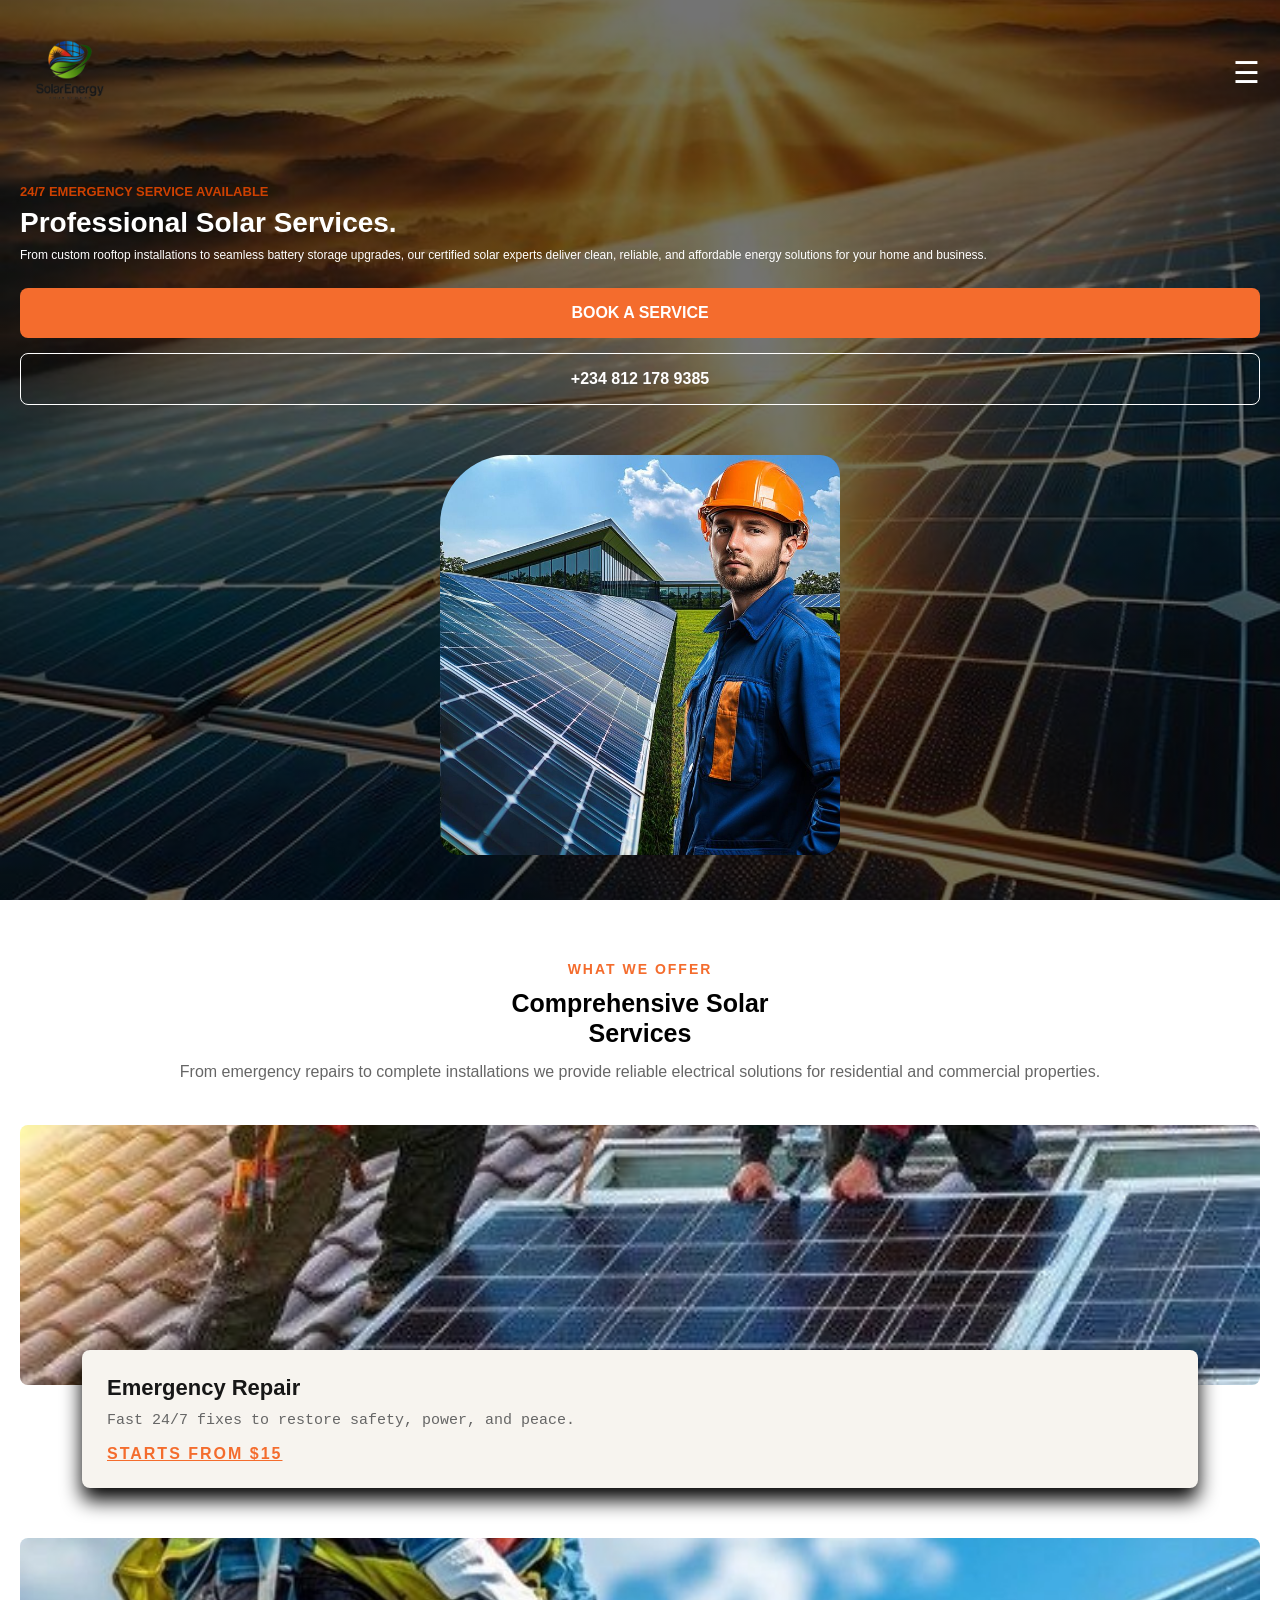
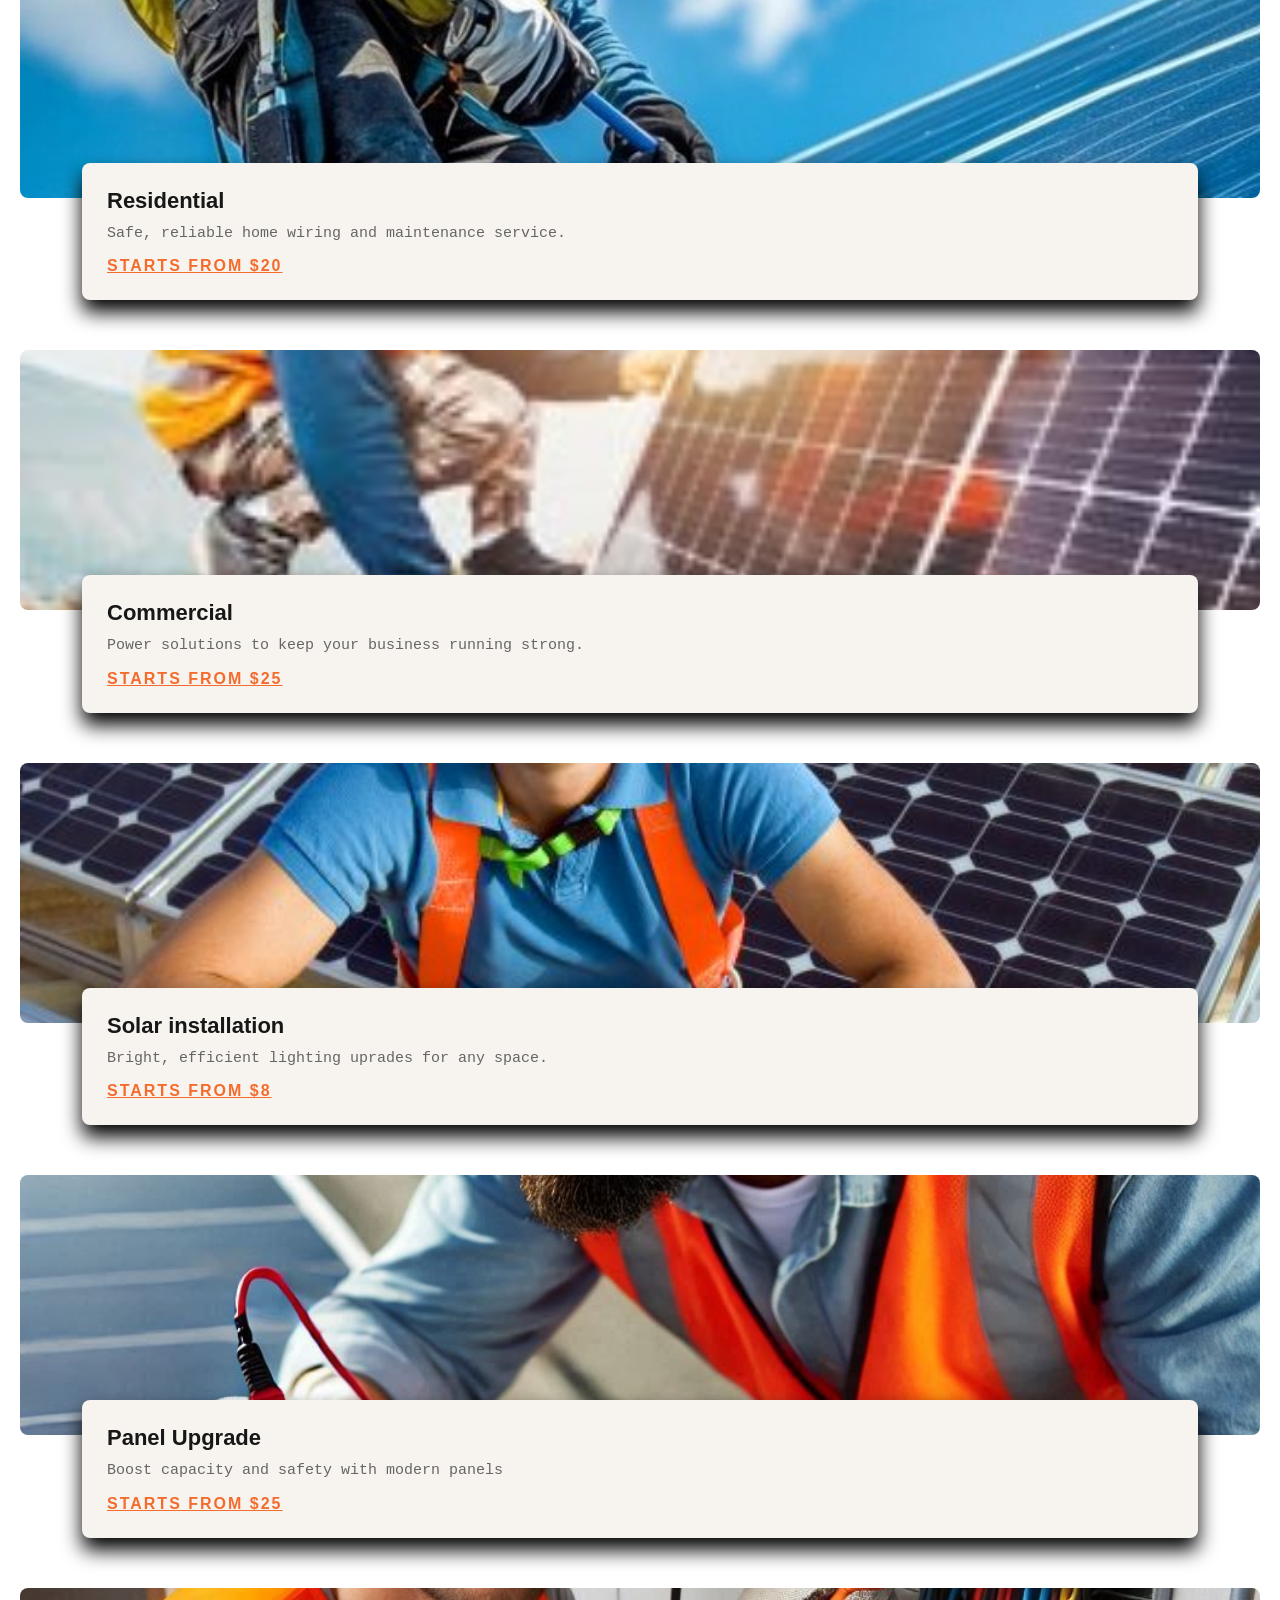
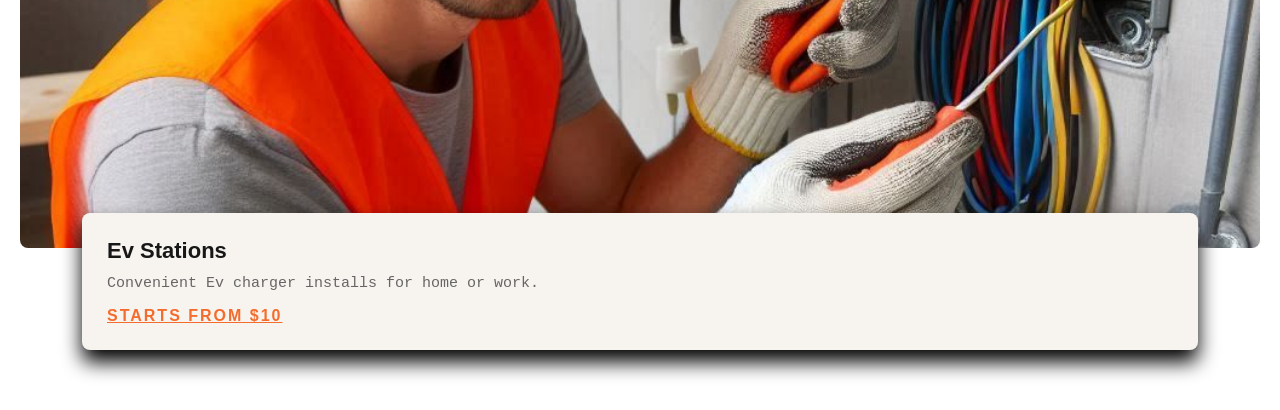
==== index.html @ 6db35338 "Initial commit: hero and services section" ====
<!DOCTYPE html>
<html lang="en">
<head>
    <meta charset="UTF-8">
    <meta name="viewport" content="width=device-width, initial-scale=1.0">
    <title>Home-Solar Company</title>
    <link rel="stylesheet" href="style.css">
</head>
<body>
    <div class="hero-wrapper">
        <header>
            <div class="header-container">
                <a href="#">
                    <img src="images/store-logo.png" alt="Electric-Store-Logo">
                </a>

                <div class="menu-icon">
                    ☰
                </div>

                <div class="right-side">
                    <nav>
                        <ul>
                            <li><a href="#">Home</a></li>
                            <li><a href="#">About</a></li>
                                <li><a href="#">Services</a></li>
                            <li><a href="#">Projects</a></li>
                            <li><a href="#">Careers</a></li>
                            <li><a href="#">Contacts</a></li>
                        </ul>
                    </nav>
            
                    <a href="#" class="get-free-quote">
                        Get Free Quote
                    </a>
                </div>
            </div>
        </header>

        <main>
            <section class="hero">
                <div class="hero-container">
                    <div class="hero-content">
                        <span>24/7 EMERGENCY SERVICE AVAILABLE</span>
                        <h2>Professional Solar Services.</h2>
                        <p>From custom rooftop installations to seamless battery storage upgrades, our certified solar experts deliver clean, reliable, and affordable energy solutions for your home and business.</p>
                        
                        <div class="hero-buttons">
                            <a href="#" class="book-btn">
                                BOOK A SERVICE
                            </a>

                            <a href="#" class="call-btn">
                                +234 812 178 9385
                            </a>
                        </div>
                    </div>

                    <div class="hero-image">
                        <img src="images/solarman.jpg" alt="Solarman">
                    </div>
                </div>
            </section>
        </main>
    </div>

            <section class="services">
                <div class="services-container">
                    <div class="services-heading">
                        <span>WHAT WE OFFER</span>

                        <h2>
                            Comprehensive Solar<br>Services
                        </h2>

                        <p>
                            From emergency repairs to complete installations
                            we provide reliable electrical solutions for
                            residential and commercial properties.
                        </p>
                    </div>

                    <div class="services-grid">
                        <div class="service-card">
                            <img src="images/service-1.jpg" alt="Emergency Repair">

                            <div class="service-content">
                                <h3>Emergency Repair</h3>
                                <p> Fast 24/7 fixes to restore safety, power, and peace.</p>
                                <a href="#">STARTS FROM $15</a>
                            </div>
                        </div>

                        <div class="service-card">
                            <img src="images/service-2.jpg" alt="Residential">

                            <div class="service-content">
                                <h3>Residential</h3>
                                <p> Safe, reliable home wiring and maintenance service.</p>
                                <a href="#">STARTS FROM $20</a>
                            </div>
                        </div>

                        <div class="service-card">
                            <img src="images/service-3.jpg" alt="Commercial">

                            <div class="service-content">
                                <h3>Commercial</h3>
                                <p> Power solutions to keep your business running strong.</p>
                                <a href="#">STARTS FROM $25</a>
                            </div>
                        </div>

                        <div class="service-card">
                            <img src="images/service-4.jpg" alt="Solar installation">

                            <div class="service-content">
                                <h3>Solar installation</h3>
                                <p> Bright, efficient lighting uprades for any space.</p>
                                <a href="#">STARTS FROM $8</a>
                            </div>
                        </div>

                        <div class="service-card">
                            <img src="images/service-5.jpg" alt="Panel Upgrade">

                            <div class="service-content">
                                <h3>Panel Upgrade</h3>
                                <p> Boost capacity and safety with modern panels</p>
                                <a href="#">STARTS FROM $25</a>
                            </div>
                        </div>

                        <div class="service-card">
                            <img src="images/service-6.jpg" alt="EV Stations">

                            <div class="service-content">
                                <h3>Ev Stations</h3>
                                <p> Convenient Ev charger installs for home or work.</p>
                                <a href="#">STARTS FROM $10</a>
                            </div>
                        </div>
                    </div>
                </div>
            </section>

            <section class="about">

            </section>


        
    
    
</body>
</html>
---- style.css ----
*{
    margin: 0;
    padding: 0;
    box-sizing: border-box;
}

body{
    font-family: Arial, Helvetica, sans-serif;
    background-color: #ffffff;
    color: #222;
}

.hero-wrapper{
    background-image:
        linear-gradient(
            rgba(0,0,0,.55),
            rgba(0,0,0,.55)
        ),
        url(images/solarimage.jpg);

    background-size: cover;
    background-position: center;
    background-repeat: no-repeat;
    min-height: 100vh;
}

header{
    padding: 20px;
}

.header-container{
    display: flex;
    justify-content: space-between;
    align-items: center;
}

.header-container img{
    width: 100px;
    height: auto;
}

.right-side{
    display: none;
}

.menu-icon{
    font-size: 30px;
    color: white;
    cursor: pointer;
}

.hero{
    padding: 40px 20px;
}

.hero-container{
    display: flex;
    flex-direction: column;
    gap: 40px;
}

.hero-content{
    color: white;
}

.hero-content span{
    display: block;
    color: #ce4100;
    font-family: 'Segoe UI', Tahoma, Geneva, Verdana, sans-serif;
    font-size: 13px;
    font-weight: bolder;
}

.hero-content h2{
    font-family: Verdana, Geneva, Tahoma, sans-serif;
    font-size: 28px;
    margin: 7px 0;
    line-height: 1.2;
}

.hero-content p{
    font-family: 'Lucida Sans', 'Lucida Sans Regular', 'Lucida Grande', 'Lucida Sans Unicode', Geneva, Verdana, sans-serif;
    font-size: 12px;
    line-height: 1.4;
    text-align: justify;
}

.hero-buttons{
    display: flex;
    flex-direction: column;
    gap: 15px;
    margin-top: 25px;
}

.book-btn,
.call-btn{
    text-decoration: none;
    text-align: center;
    padding: 16px;
    border-radius: 8px;
    font-weight: 700;
    transition: .3s;
}

.book-btn{
    background-color: #f46c2d;
    color: #fff;
}

.book-btn:hover{
    background: #df5d20;
    transform: translateY(-2x);
}

.call-btn{
    border: 1px solid white;
    color: #fff;
}

.call-btn:hover{
    border: 2px solid #f46c2d;
    color: #f46c2d;
    transform: translateY(-2x);
}

.hero-image{
    margin-top: 10px;
}

.hero-image img{
    width: 100%;
    max-width: 400px;
    display: block;
    margin: 0 auto;
    border-radius: 70px 20px 20px 20px;
}

.services{
    padding: 60px 20px;
}

.services-container{
    width: 100%;
    margin: 0 auto;
}

.services-heading{
    text-align: center;
    margin-bottom: 40px;
}

.services-heading span{
    font-family: 'Segoe UI', Tahoma, Geneva, Verdana, sans-serif;
    font-size: 14px;
    font-weight: bold;
    color: #f46c2d;
    letter-spacing: 2px;
}

.services-heading h2{
    font-family: 'Trebuchet MS', 'Lucida Sans Unicode', 'Lucida Grande', 'Lucida Sans', Arial, sans-serif;
    font-size: 25px;
    font-weight: bolder;
    color: black;
    margin: 10px 0;
    line-height: 1.2;
}

.services-heading p{
    color: #666;
    line-height: 1.7;
}

.services-grid{
    display: grid;
    gap: 50px;
}

.service-card{
    transition: .3s ease;
}

.service-card:hover{
    transform: translateY(-10px);
}

.service-card img{
    width: 100%;
    height: 260px;
    object-fit: cover;
    display: block;
    border-radius: 8px;
}

.service-content{
    width: 90%;
    margin: -35px auto 0;
    background: #f7f4ef;
    padding: 25px;
    border-radius: 8px;
    position: relative;
    box-shadow: 0 12px 20px rgba(0, 0, .08);
}

.service-content h3{
    font-family: 'Trebuchet MS', 'Lucida Sans Unicode', 'Lucida Grande', 'Lucida Sans', Arial, sans-serif;
    font-size: 22px;
    color: #171717;
    margin-bottom: 10px;
}

.service-content p{
    font-family: 'Courier New', Courier, monospace;
    font-size: 15px;
    line-height: 1.3;
    color: #666;
    margin-bottom: 14px;
}

.service-content a{
    text-decoration: underline;
    font-size: 16px;
    color: #f46c2d;
    font-weight: bold;
    letter-spacing: 2px;
}
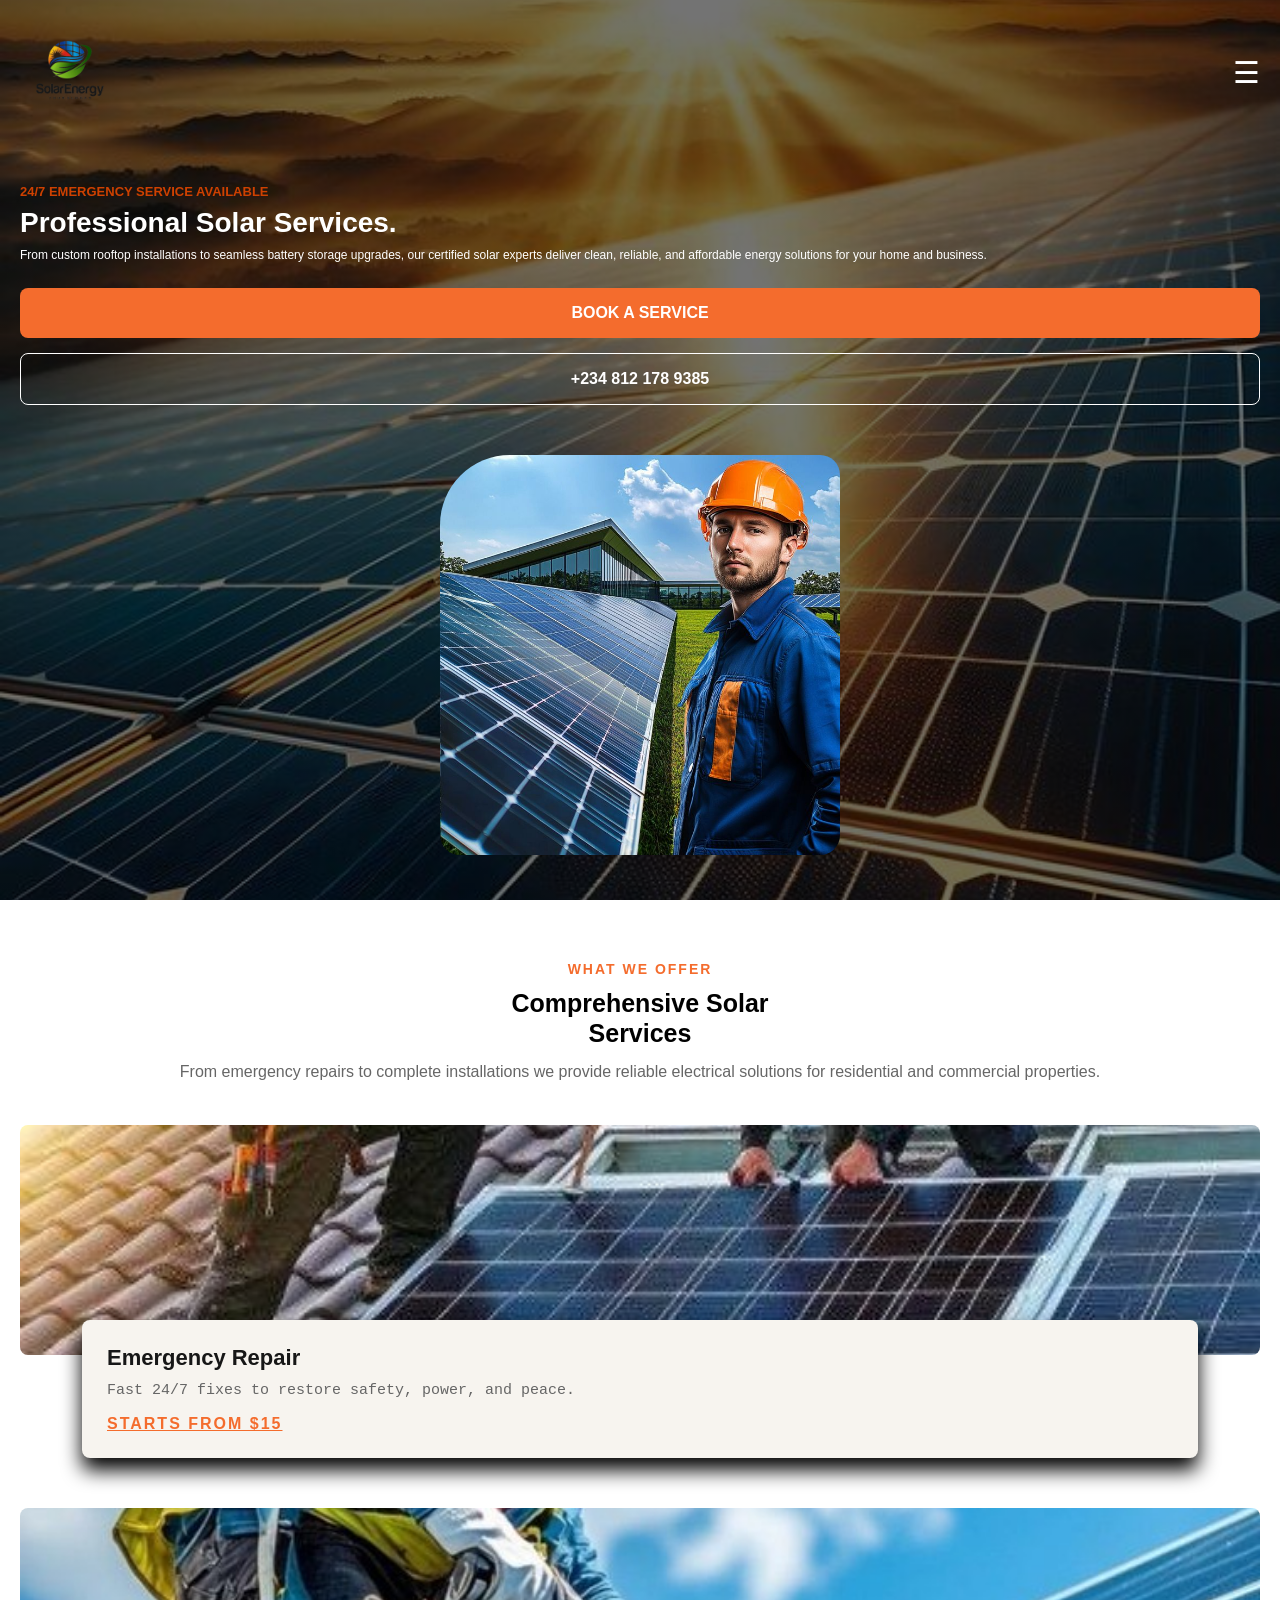
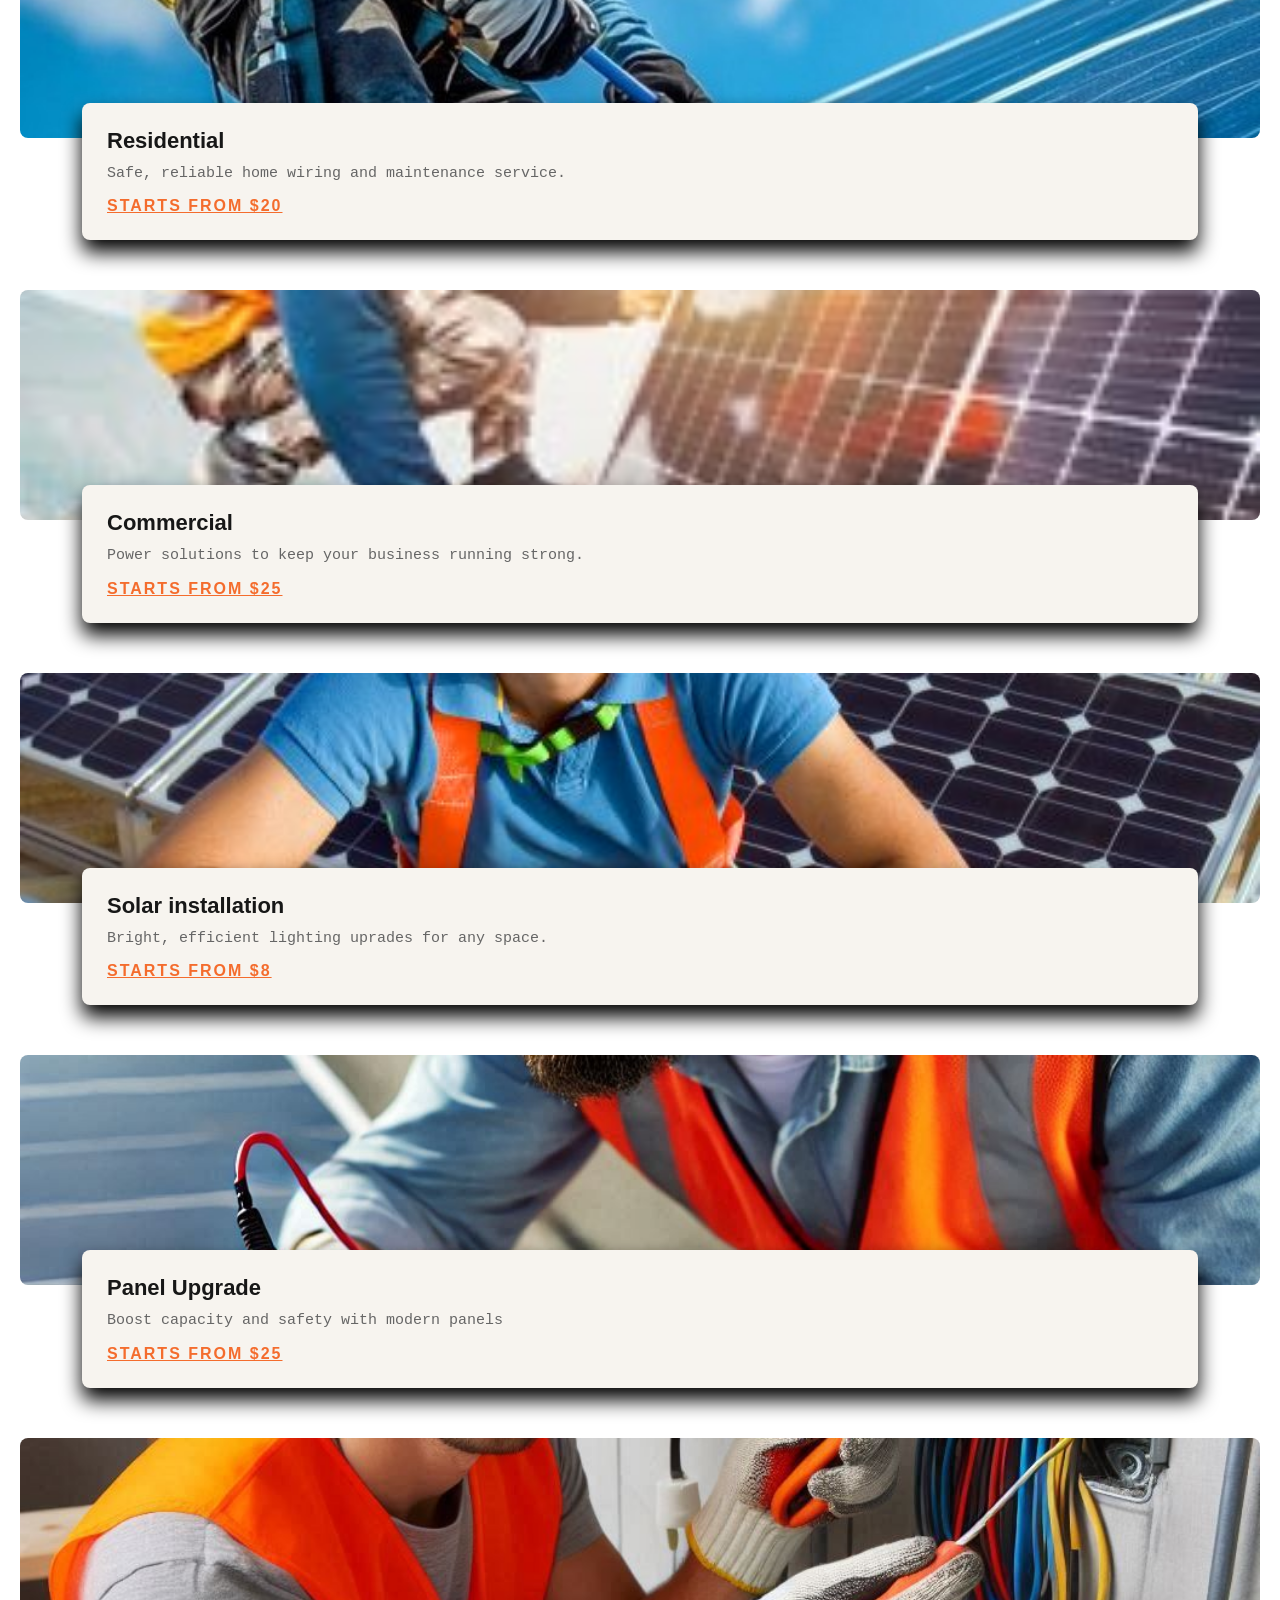
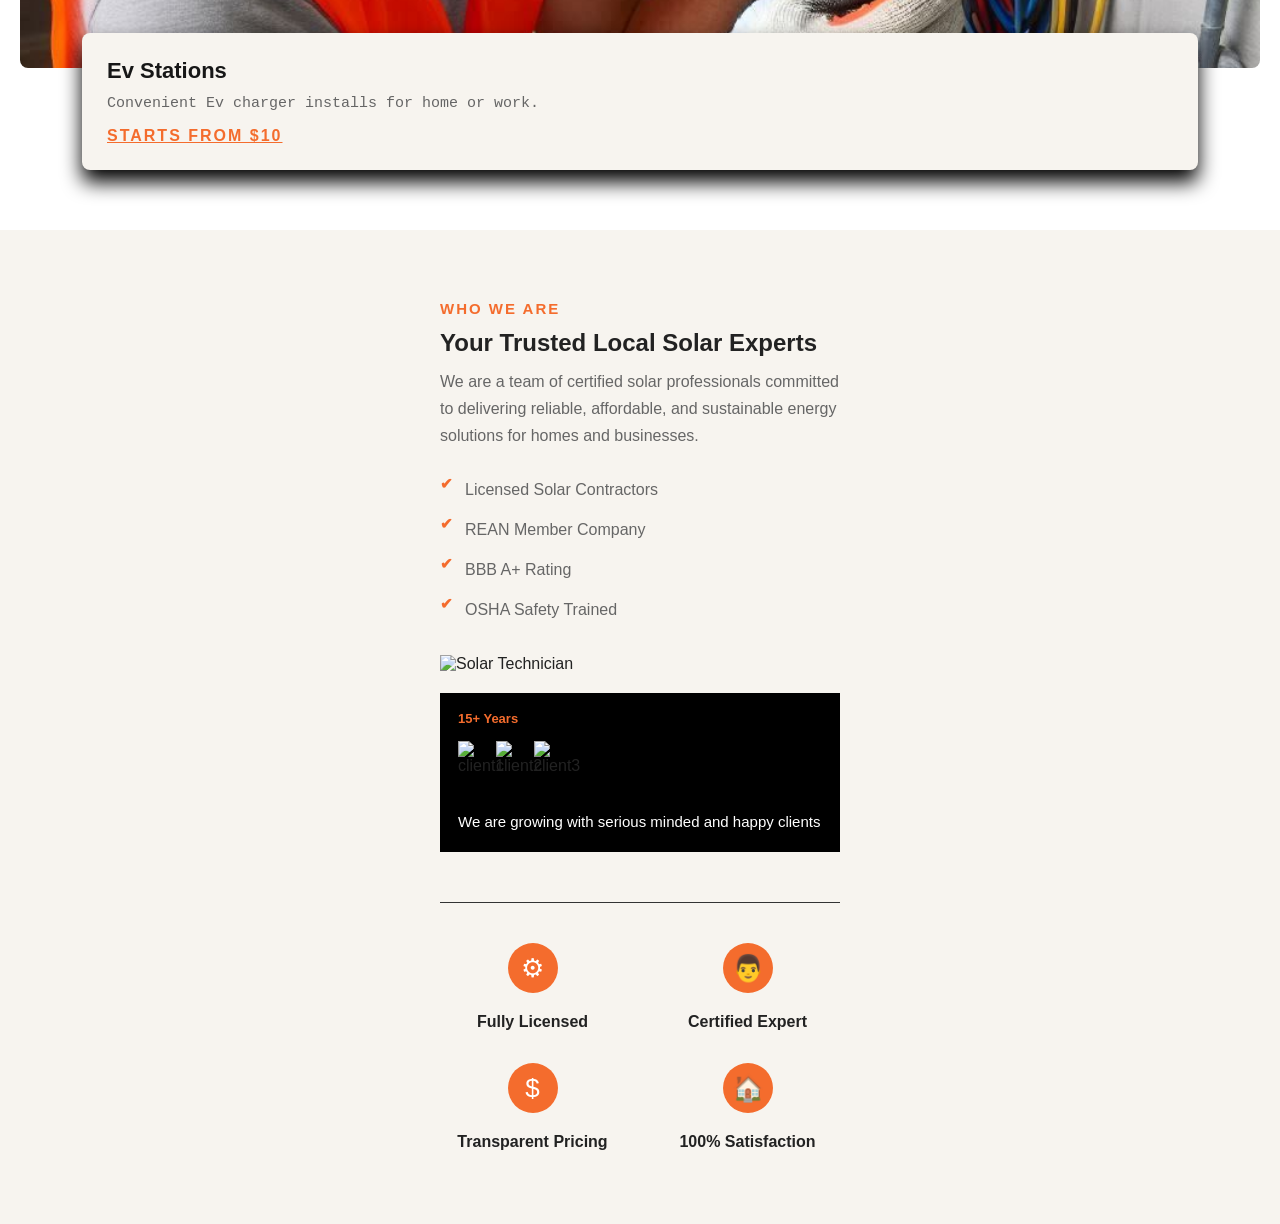
==== commit c739c9be: "Adjusted About Section" ====
--- a/index.html
+++ b/index.html
@@ -145,12 +145,81 @@
             </section>
 
             <section class="about">
-
+                <div class="about-container">
+                    <div class="about-content">
+                        <span>WHO WE ARE</span>   
+
+                        <h2>Your Trusted Local Solar Experts</h2>
+                        
+                        <p>
+                            We are a team of certified solar professionals committed to delivering reliable, affordable, and sustainable energy solutions for homes and businesses.
+                        </p>            
+                        
+                        <div class="about-features">
+                            <div class="feature">
+                               <span>✔</span>
+                               <p>Licensed Solar Contractors</p>
+                            </div>
+
+                            <div class="feature">
+                                <span>✔</span>
+                                <p>REAN Member Company</p>
+                            </div>
+
+                            <div class="feature">
+                                <span>✔</span>
+                                <P>BBB A+ Rating</p>
+                            </div>
+
+                            <div class="feature">
+                                <span>✔</span>
+                                <P>OSHA Safety Trained</p>
+                            </div>
+                        </div>
+                    </div>
+                                        
+                    <div class="about-image">
+                        <img src="images/solar-technician.jpg" alt="Solar Technician">
+                    </div>
+
+                    <div class="experience-card">
+                        <span>15+ Years</span>
+
+                        <div class="clients">
+                            <img src="images/client1.png" alt="client1">
+                            <img src="images/client2.png" alt="client2">
+                            <img src="images/client3.png" alt="client3">
+                        </div>
+
+                        <p>We are growing with serious minded and happy clients</p>
+                    </div>
+
+                    <hr>
+
+                    <div class="about-icons">
+                        <div class="about-icon">
+                            <div class="icon-circle">⚙</div>
+                            <h4>Fully Licensed</h4>
+                        </div>
+                    
+                        <div class="about-icon">
+                            <div class="icon-circle">👨</div>
+                            <h4>Certified Expert</h4>
+                        </div>
+                    
+                        <div class="about-icon">
+                            <div class="icon-circle">$</div>
+                            <h4>Transparent Pricing</h4>
+                        </div>
+                    
+                        <div class="about-icon">
+                            <div class="icon-circle">🏠</div>
+                            <h4>100% Satisfaction</h4>
+                        </div>
+                    </div>
+                </div>
             </section>
-
-
-        
-    
+ 
     
 </body>
 </html>
--- a/style.css
+++ b/style.css
@@ -186,7 +186,7 @@
 
 .service-card img{
     width: 100%;
-    height: 260px;
+    height: 230px;
     object-fit: cover;
     display: block;
     border-radius: 8px;
@@ -224,3 +224,130 @@
     font-weight: bold;
     letter-spacing: 2px;
 }
+
+.about{
+    padding: 70px 20px;
+    background: #f7f4ef;
+}
+
+.about-container{
+    max-width: 400px;
+    margin: 0 auto;
+}
+
+.about-content span{
+    font-family: 'Franklin Gothic Medium', 'Arial Narrow', Arial, sans-serif;
+    font-size: 15px;
+    font-weight: 700;
+    color: #f46c2d;
+    display: block;
+    margin-bottom: 12px;
+    letter-spacing: 2px;
+}
+
+.about-content h2{
+    font-family: 'Lucida Sans', 'Lucida Sans Regular', 'Lucida Grande', 'Lucida Sans Unicode', Geneva, Verdana, sans-serif;
+    font-weight: bolder;
+    line-height: 1.2;
+    margin-bottom: 10px;
+}
+
+.about-content p{
+    font-size: 16px;
+    line-height: 1.7;
+    color: #666;
+}
+
+.about-features{
+    margin-top: 25px;
+}
+
+.feature{
+    display: flex;
+    align-items: center;
+    margin-bottom: 10px;
+    gap: 10px;
+    color: #444;
+    font-size: 16px;
+}
+
+.about-image{
+    margin-top: 30px;
+}
+
+.about-image img{
+    width: 100%;
+    display: block;
+}
+
+.experience-card{
+    background-color: #000000;
+    padding: 18px;
+    margin-top: 20px;
+}
+
+.experience-card span{
+    display: block;
+    color: #f46c2d;
+    font-size: 13px;
+    font-weight: 700;
+    margin-bottom: 15px;
+}
+
+.clients{
+    display: flex;
+    margin-bottom: 18px;
+}
+
+.clients img{
+    width: 50px;
+    height: 50px;
+    object-fit: cover;
+}
+
+.clients img:not(:first-child){
+    margin-left: -12px;
+}
+
+.experience-card p{
+    color: white;
+    font-size: 15px;
+    line-height: 1.7;
+}
+
+hr{
+    margin-top: 50px;
+    border:none;
+    border-top: 0.001px solid #333;
+}
+
+.about-icons{
+    display: grid;
+    grid-template-columns: repeat(2,1fr);
+    gap: 30px;
+    margin-top: 40px;
+}
+
+.about-icon{
+    text-align: center;
+}
+
+.icon-circle{
+    width: 50px;
+    height: 50px;
+    margin: 0 auto 18px;
+    background: #f46c2d;
+    border-radius: 50%;
+
+    display: flex;
+    justify-content: center;
+    align-items: center;
+
+    color: white;
+    font-size: 26px;
+}
+
+.about-icon h4{
+    font-size: 16px;
+    line-height: 1.4;
+}
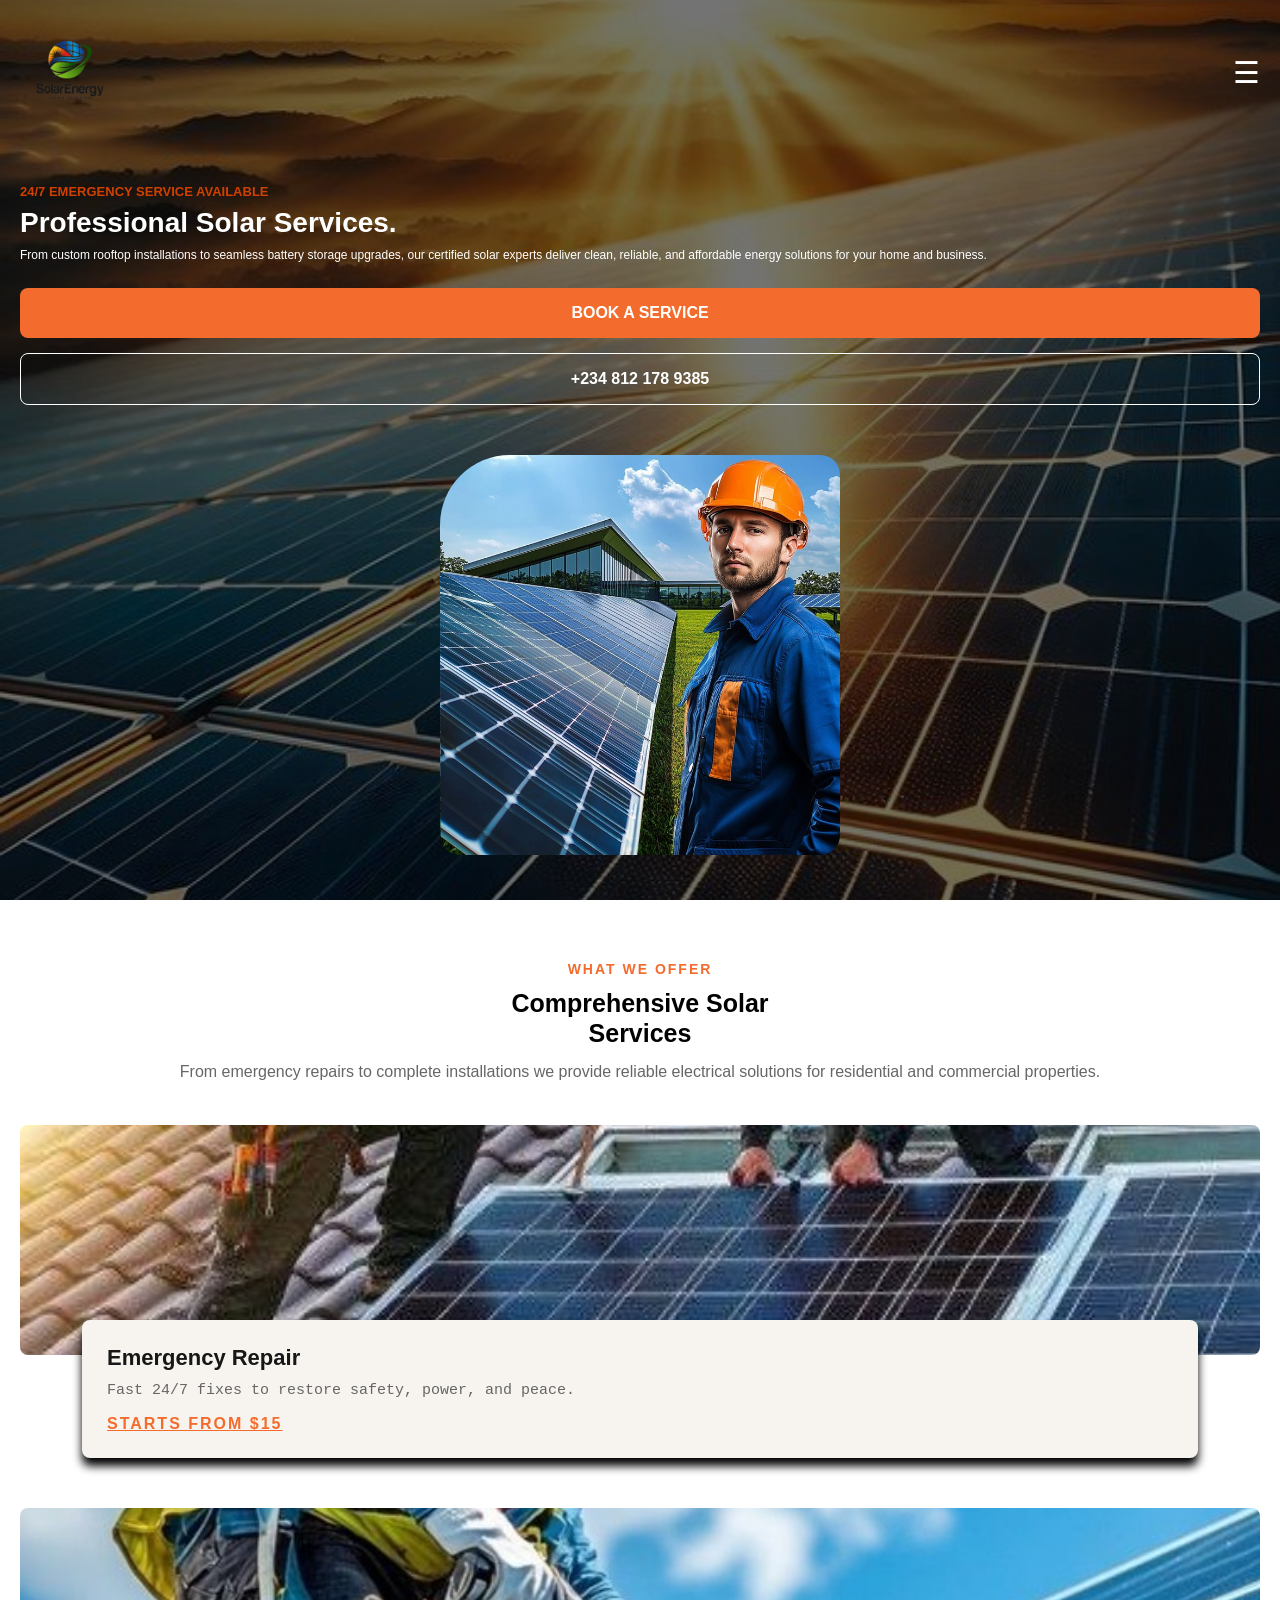
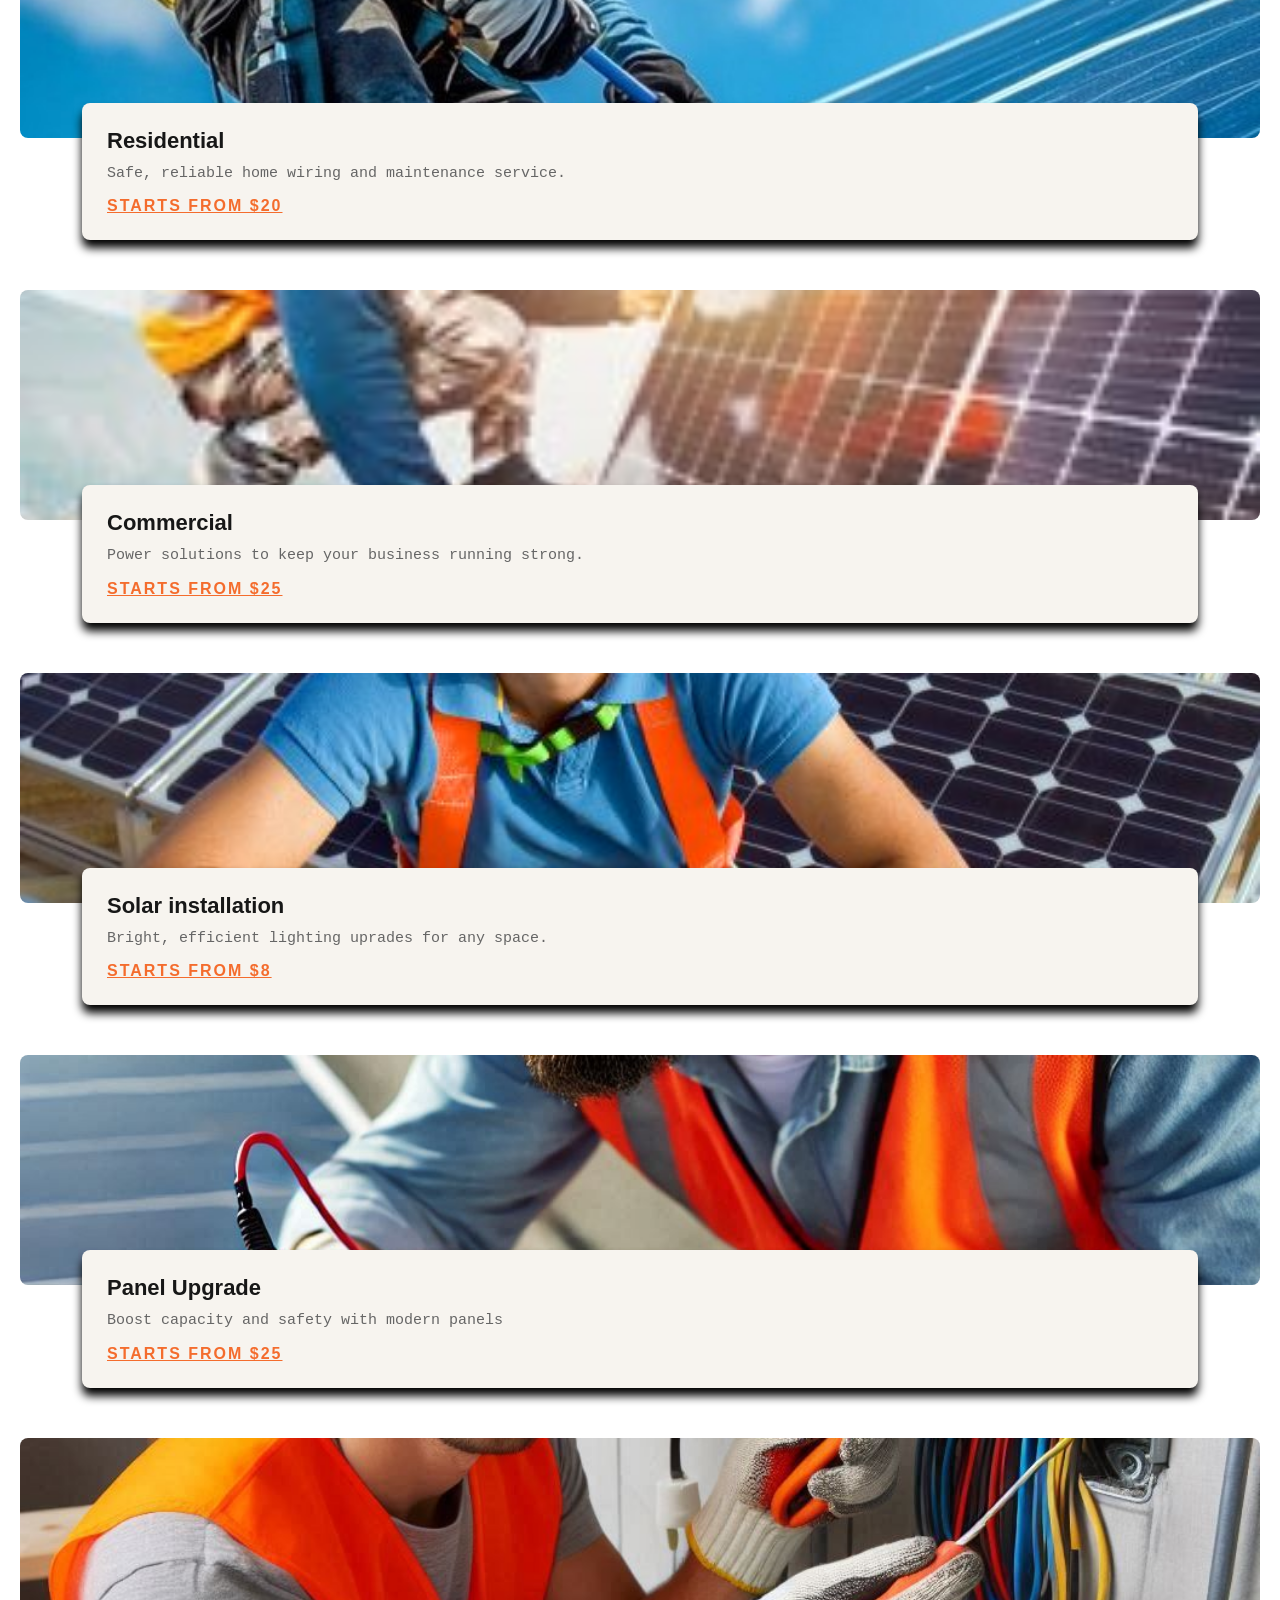
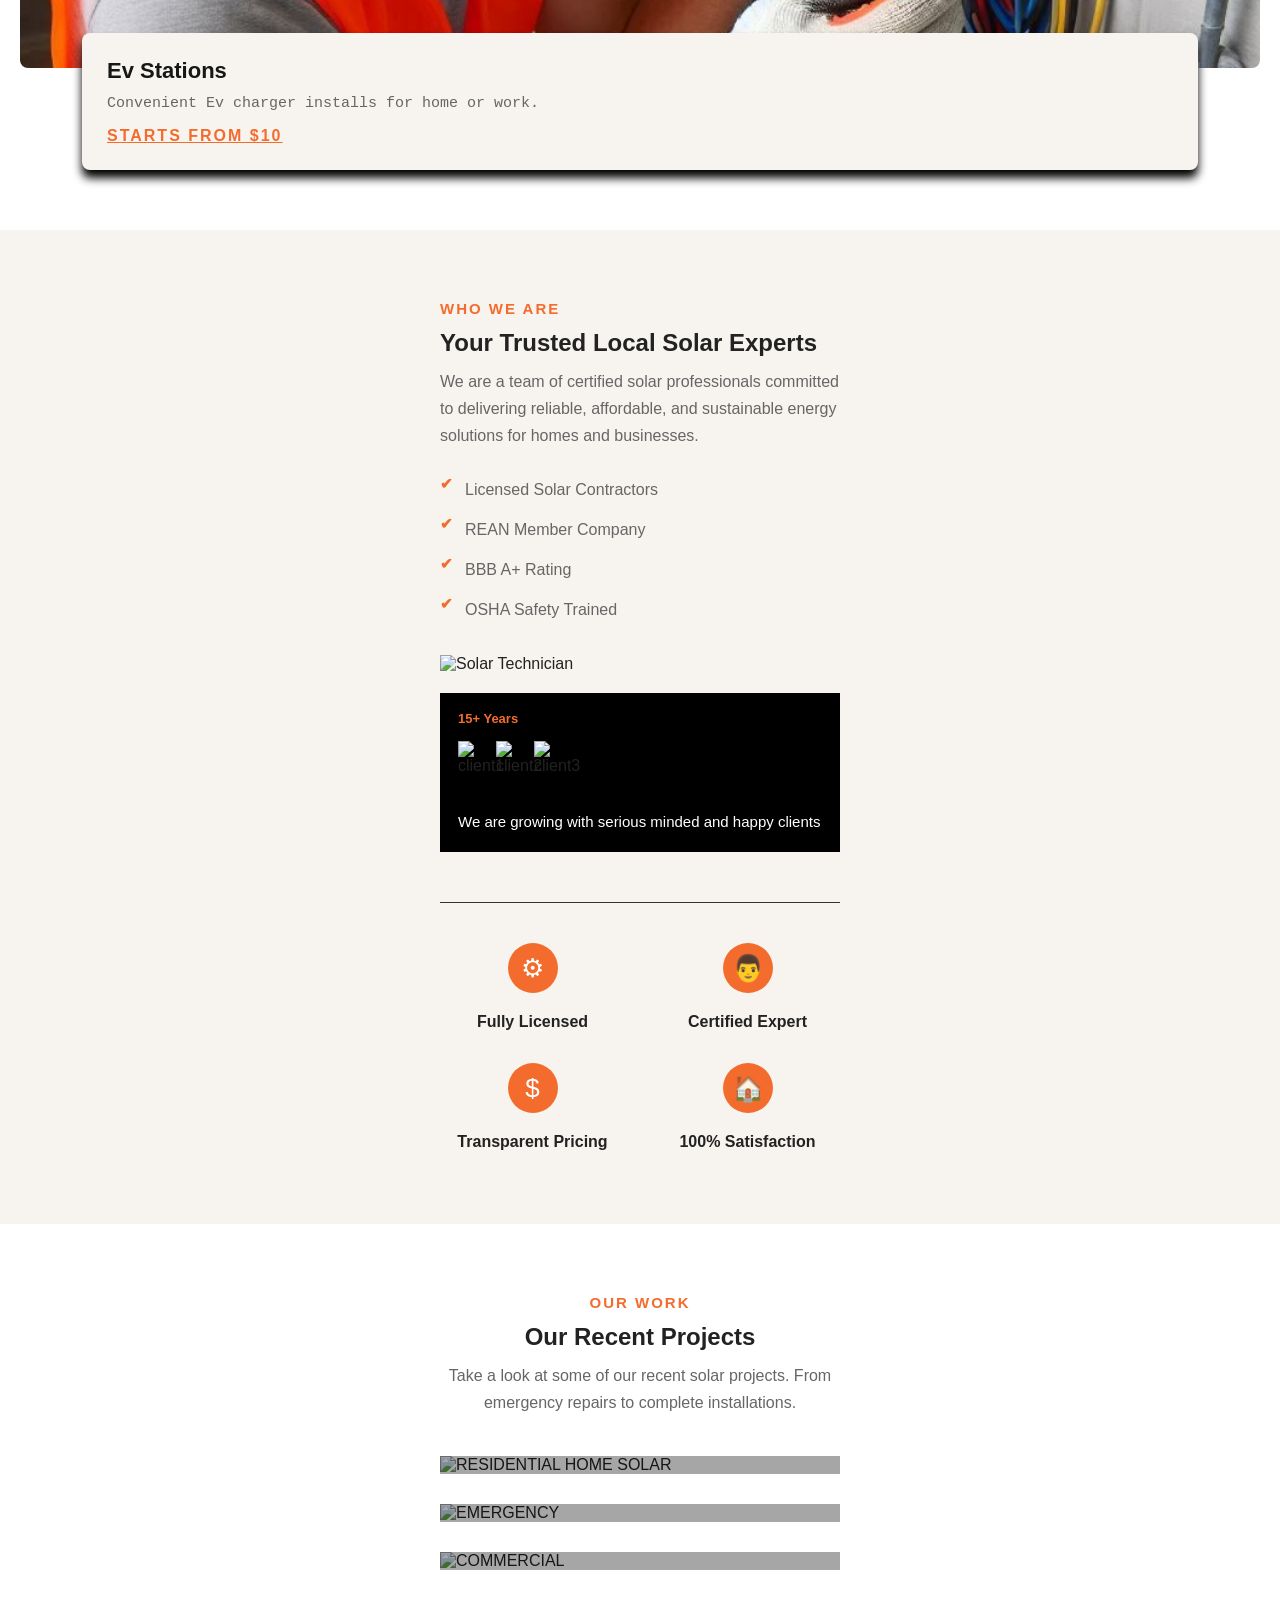
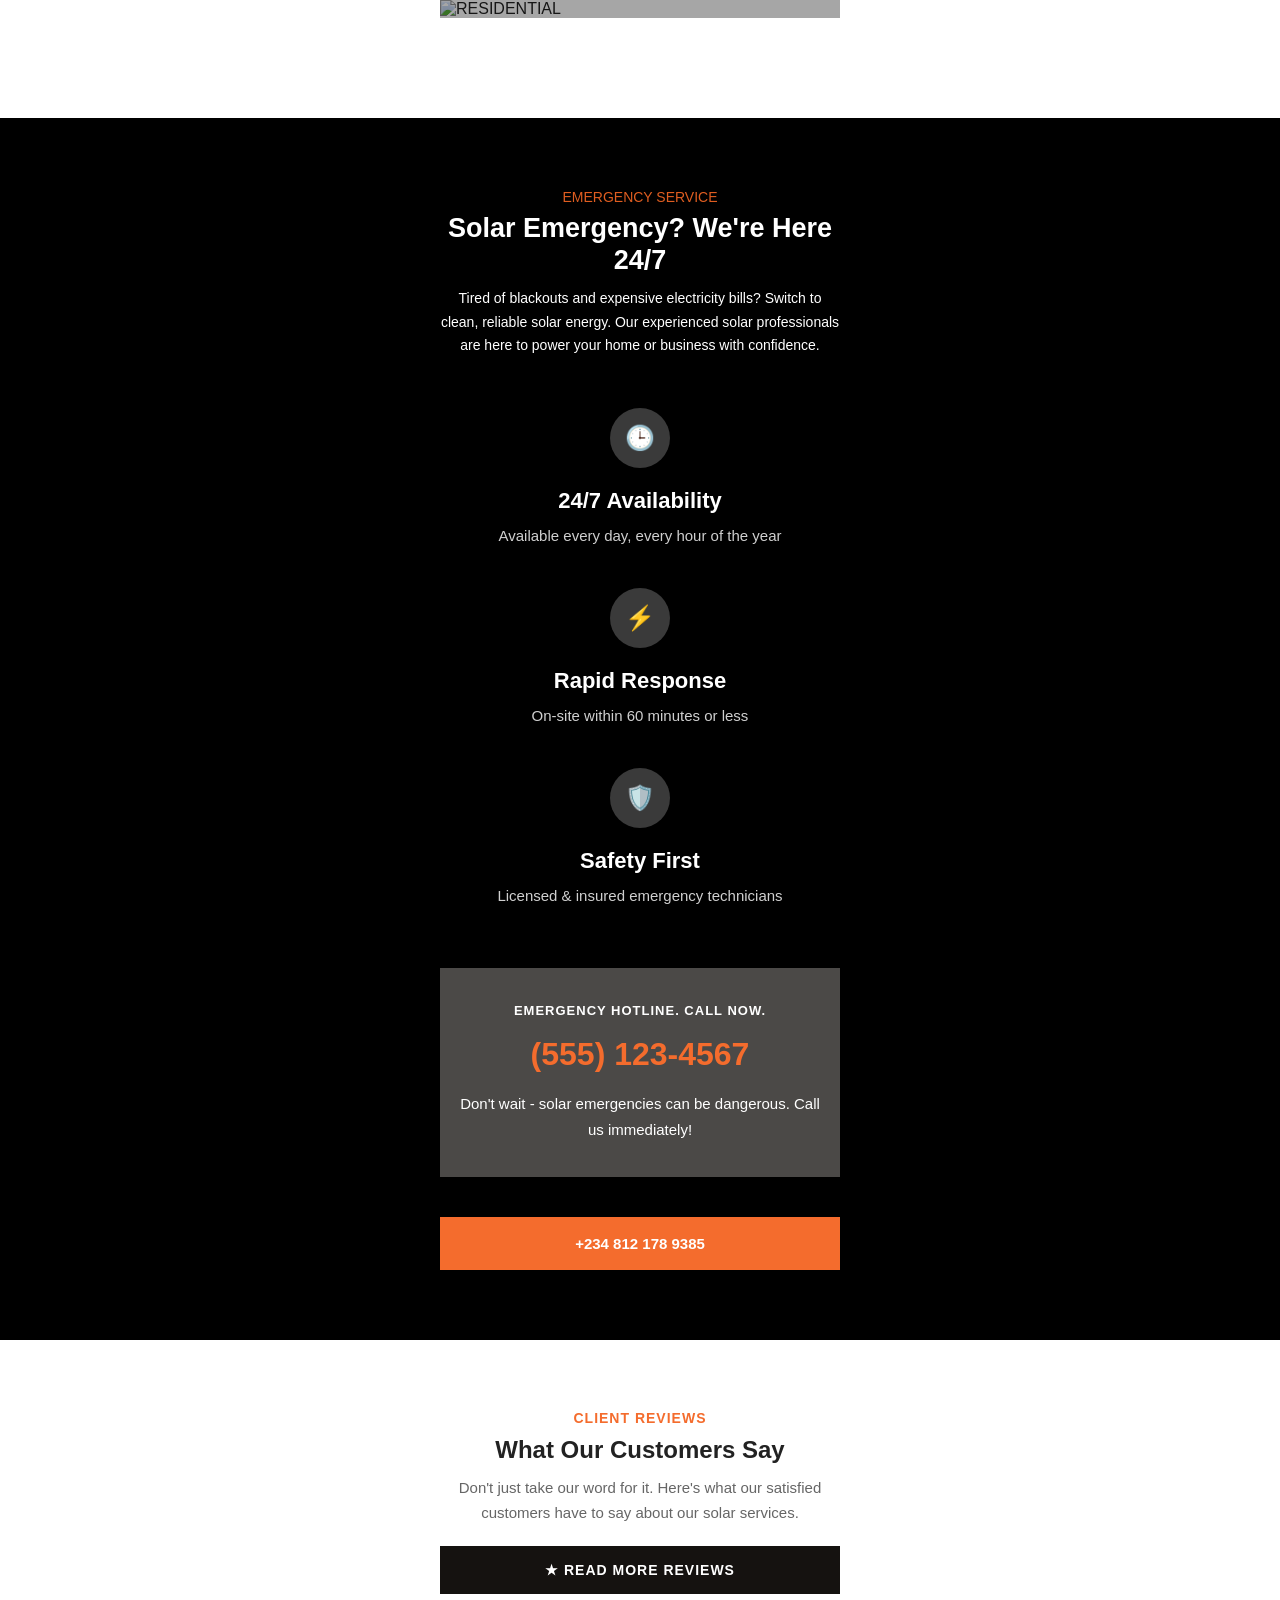
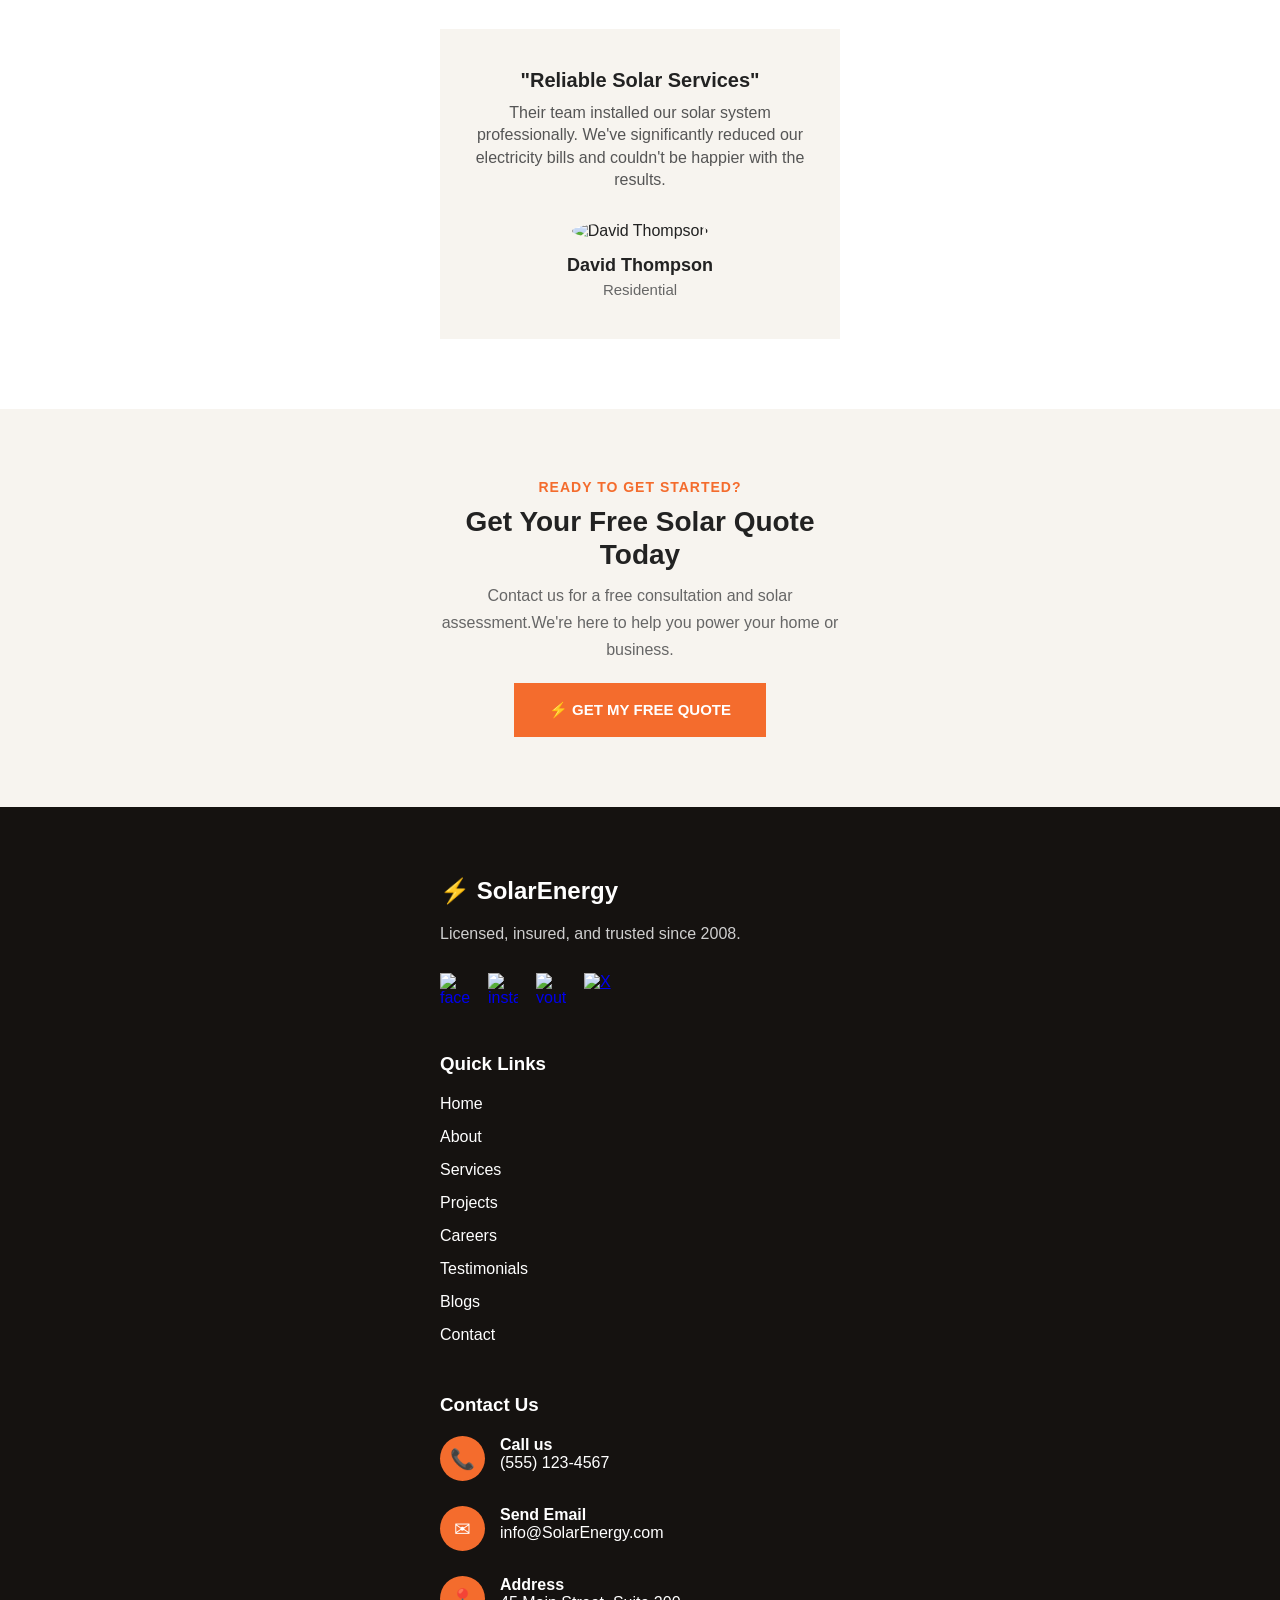
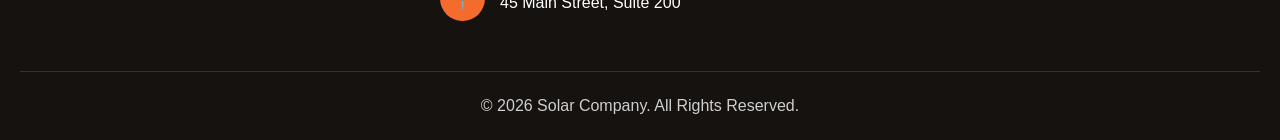
==== commit e3a34eda: "Linking other Navbar" ====
--- a/index.html
+++ b/index.html
@@ -21,12 +21,12 @@
                 <div class="right-side">
                     <nav>
                         <ul>
-                            <li><a href="#">Home</a></li>
-                            <li><a href="#">About</a></li>
-                                <li><a href="#">Services</a></li>
-                            <li><a href="#">Projects</a></li>
-                            <li><a href="#">Careers</a></li>
-                            <li><a href="#">Contacts</a></li>
+                            <li><a href="index.html" class="active">Home</a></li>
+                            <li><a href="about.html">About</a></li>
+                            <li><a href="services.html">Services</a></li>
+                            <li><a href="projects.html">Projects</a></li>
+                            <li><a href="careers.html">Careers</a></li>
+                            <li><a href="contact.html">Contacts</a></li>
                         </ul>
                     </nav>
             
@@ -219,7 +219,227 @@
                     </div>
                 </div>
             </section>
- 
-    
+
+            <section class="projects">
+                <div class="projects-container">
+                    <div class="projects-heading">
+                        <span>OUR WORK</span>   
+
+                        <h2>Our Recent Projects</h2>
+                        
+                        <p>
+                            Take a look at some of our recent solar projects. From emergency repairs to complete installations.
+                        </p>
+                    </div>
+
+                    <div class="projects-grid">
+                        <div class="project-card">
+                            <img src="images/project-1.jpg" alt="RESIDENTIAL HOME SOLAR">
+                            <div class="project-info">
+                                <span>RESIDENTIAL</span>
+                                <h3>Complete Home Solar Structuring</h3>
+                            </div>
+                        </div>
+
+                        <div class="project-card">
+                            <img src="images/project-2.jpg" alt="EMERGENCY">
+                            <div class="project-info">
+                                <span>EMERGENCY</span>
+                                <h3>Emergency Panel Repair</h3>
+                            </div>
+                        </div>
+                        <div class="project-card">
+                            <img src="images/project-3.jpg" alt="COMMERCIAL">
+                            <div class="project-info">
+                                <span>COMMERCIAL</span>
+                                <h3>Restaurant Kitchen Electrical</h3>
+                            </div>
+                        </div>
+                        <div class="project-card">
+                            <img src="images/project-4.jpg" alt="RESIDENTIAL">
+                            <div class="project-info">
+                                <span>RESIDENTIAL</span>
+                                <h3>Ev Station Install</h3>
+                            </div>
+                        </div>
+                    </div>
+                </div>
+            </section>
+
+            <section class="emergency-service">
+                <div class="emergency-container">
+                    <div class="emergency-heading">
+                        <span>EMERGENCY SERVICE</span>
+                        <h2>Solar Emergency? We're Here 24/7</h2>
+                        <p>
+                            Tired of blackouts and expensive electricity bills? Switch to clean, reliable solar energy. Our experienced solar professionals are here to power your home or business with confidence.
+                        </p>
+                    </div>
+
+                    <div class="emergency-features">
+                        <div class="emergency-feature">
+                            <div class="emergency-icon">
+                                🕒
+                            </div>
+
+                            <div class="feature-content">
+                                <h3>24/7 Availability</h3>
+                                <p>Available every day, every hour of the year</p>
+                            </div>
+                        </div>
+
+                        <div class="emergency-feature">
+                            <div class="emergency-icon">
+                                ⚡
+                            </div>
+
+                            <div class="feature-content">
+                                <h3>Rapid Response</h3>
+                                <p>On-site within 60 minutes or less</p>
+                            </div>
+                        </div>
+                        
+                        <div class="emergency-feature">
+                            <div class="emergency-icon">
+                                🛡️
+                            </div>
+
+                            <div class="feature-content">
+                                <h3>Safety First</h3>
+                                <p>Licensed & insured emergency technicians</p>
+                            </div>
+                        </div>
+                    </div>
+
+                    <div class="emergency-hotline">
+                        <span>EMERGENCY HOTLINE. CALL NOW.</span>
+                        <h3>(555) 123-4567</h3>
+                        <p>
+                            Don't wait - solar emergencies can be dangerous.
+                            Call us immediately!
+                        </p>
+                    </div>
+                    
+                    <a href="tel:+2348121789385" class="hotline-number">
+                        +234 812 178 9385
+                    </a>
+                </div>
+            </section>
+
+            <section class="testimonials">
+                <div class="testimonials-container">
+                    <div class="testimonials-heading">
+                        <span>CLIENT REVIEWS</span>
+                        <h2>What Our Customers Say</h2>
+                        <p>
+                            Don't just take our word for it. Here's what our satisfied customers have to say about our solar services.
+                        </p>
+                    </div>
+                    
+                    <a href="#" class="review-btn">
+                        ★ READ MORE REVIEWS
+                    </a>
+                    
+                    <div class="testimonial-card">
+                        <h3>"Reliable Solar Services"</h3>
+                        <p>
+                            Their team installed our solar system professionally.
+                            We've significantly reduced our electricity bills and couldn't be happier with the results.
+                        </p>
+                        
+                        <img src="images/client1.png" alt="David Thompson">
+                        <h4>David Thompson</h4>
+                        <span>Residential</span>
+                    </div>
+                </div>
+            </section>
+
+            <section class="quote">
+                <div class="quote-container">
+                    <span>READY TO GET STARTED?</span>
+                    <h2>Get Your Free Solar Quote Today</h2>
+                    <p>
+                        Contact us for a free consultation and solar assessment.We're here to help you power your home or business.
+                    </p>
+                    
+                    <a href="#" class="quote-btn">
+                        ⚡ GET MY FREE QUOTE
+                    </a>
+                </div>
+            </section>
+        
+        <footer class="footer">
+            <div class="footer-container">
+                <div class="footer-brand">
+                    <h2>
+                        ⚡ SolarEnergy
+                    </h2>
+                    
+                    <p>
+                        Licensed, insured, and trusted since 2008.
+                    </p>
+                    
+                    <div class="social-icons">
+                        <a href="#">
+                            <img src="icons/facebook.svg" alt="facebook">
+                        </a>
+                        <a href="#">
+                            <img src="icons/instagram.svg" alt="instagram">
+                        </a>
+                        <a href="#">
+                            <img src="icons/youtube.svg" alt="youtube">
+                        </a>
+                        <a href="#">
+                            <img src="icons/X.svg" alt="X">
+                        </a>
+                    </div>
+                </div>
+                
+                <div class="footer-links">
+                    <h3>Quick Links</h3>
+                    <ul>
+                        <li><a href="index.html">Home</a></li>
+                        <li><a href="about.css">About</a></li>
+                        <li><a href="services.html">Services</a></li>
+                        <li><a href="projects.html">Projects</a></li>
+                        <li><a href="careers.html">Careers</a></li>
+                        <li><a href="#">Testimonials</a></li>
+                        <li><a href="#">Blogs</a></li>
+                        <li><a href="contact.html">Contact</a></li>
+                    </ul>
+                </div>
+                
+                <div class="footer-contact">
+                    <h3>Contact Us</h3>
+                    <div class="contact-item">
+                        <span>📞</span>
+                        <div>
+                            <h4>Call us</h4>
+                            <p>(555) 123-4567</p>
+                        </div>
+                    </div>
+                    
+                    <div class="contact-item">
+                        <span>✉</span>
+                        <div>
+                            <h4>Send Email</h4>
+                            <p>info@SolarEnergy.com</p>
+                        </div>
+                    </div>
+                    
+                    <div class="contact-item">
+                        <span>📍</span>
+                        <div>
+                            <h4>Address</h4>
+                            <p>45 Main Street, Suite 200</p>
+                        </div>
+                    </div>
+                </div>
+            </div>
+            
+            <div class="footer-bottom">
+                © 2026 Solar Company. All Rights Reserved.
+            </div>
+        </footer>
 </body>
 </html>
--- a/style.css
+++ b/style.css
@@ -49,6 +49,11 @@
     cursor: pointer;
 }
 
+nav a.active{
+    color:#ff6600;
+    font-weight:600;
+}
+
 .hero{
     padding: 40px 20px;
 }
@@ -199,7 +204,7 @@
     padding: 25px;
     border-radius: 8px;
     position: relative;
-    box-shadow: 0 12px 20px rgba(0, 0, .08);
+    box-shadow: 0 8px 10px rgba(0, 0, .08);
 }
 
 .service-content h3{
@@ -350,4 +355,435 @@
 .about-icon h4{
     font-size: 16px;
     line-height: 1.4;
-}+}
+
+.projects{
+    padding: 70px 20px;
+}
+
+.projects-container{
+    max-width: 400px;
+    margin: 0 auto;
+}
+
+.projects-heading{
+    text-align: center;
+}
+
+.projects-heading span{
+    font-family: 'Franklin Gothic Medium', 'Arial Narrow', Arial, sans-serif;
+    font-size: 15px;
+    font-weight: 700;
+    color: #f46c2d;
+    display: block;
+    margin-bottom: 12px;
+    letter-spacing: 2px;
+}
+
+.projects-heading h2{
+    font-family: 'Lucida Sans', 'Lucida Sans Regular', 'Lucida Grande', 'Lucida Sans Unicode', Geneva, Verdana, sans-serif;
+    font-weight: bolder;
+    line-height: 1.2;
+    margin-bottom: 10px;
+}
+
+.projects-heading p{
+    font-size: 16px;
+    line-height: 1.7;
+    color: #666;
+}
+
+.projects-grid{
+    margin-top: 40px;
+}
+
+.project-card{
+    position: relative;
+    width: 100%;
+    overflow: hidden;
+    margin-bottom: 30px;
+}
+
+.project-card::before{
+    content: "";
+    position: absolute;
+    inset: 0;
+    background: rgba(0, 0, 0, 0.35);
+}
+
+.project-card img{
+    width: 100%;
+    display: block;
+    object-fit: cover;
+}
+
+.project-info{
+    position: absolute;
+    bottom: 0;
+    left: 0;
+    right: 0;
+    padding: 22px;
+    text-align: center;
+}
+
+.project-info span{
+    display: block;
+    color: #ffffff;
+    font-size: 14px;
+    font-weight: 700;
+    margin-bottom: 5px;
+}
+
+.project-info h3{
+    color: #ffffff;
+    font-size: 18px;
+    font-weight: 700;
+    margin: 0;
+}
+
+.emergency-service{
+    padding: 70px 20px;
+    background: #000000;
+}
+
+.emergency-container{
+    max-width: 400px;
+    margin: 0 auto;
+}
+
+.emergency-heading{
+    text-align: center;
+}
+
+.emergency-heading span{
+    color: #df5d20;
+    font-size: 14px;
+}
+
+.emergency-heading h2{
+    margin-top: 6px;
+    color: white;
+    font-size: 27px;
+    line-height: 1.2;
+}
+
+.emergency-heading p{
+    margin-top: 10px;
+    font-size: 14px;
+    color: white;
+    line-height: 1.7;
+}
+
+.emergency-features{
+    margin-top: 50px;
+    text-align: center;
+}
+
+.emergency-feature{
+    margin-bottom: 40px;
+    font-size: 15px;
+    font-weight: 400;
+    color: white;
+}
+
+.emergency-icon{
+    width: 60px;
+    height: 60px;
+    background: #3a3a3a;
+    border-radius: 50%;
+    margin: 0 auto 20px;
+
+    display: flex;
+    justify-content: center;
+    align-items: center;
+
+    font-size: 24px;
+}
+
+.feature-content h3{
+    color: white;
+    font-size: 22px;
+    margin-bottom: 10px;
+}
+
+.feature-content p{
+    color: #cfcfcf;
+    font-size: 15px;
+    line-height: 1.6;
+}
+
+.emergency-hotline{
+    background: #4b4947;
+    padding: 35px 20px;
+    text-align: center;
+    margin-top: 60px;
+}
+
+.emergency-hotline span{
+    display: block;
+    color: #ffffff;
+    font-size: 13px;
+    font-weight: 700;
+    letter-spacing: 1px;
+    margin-bottom: 18px;
+}
+
+.emergency-hotline h3{
+    color: #f46c2d;
+    font-size: 32px;
+    font-weight: 700;
+    margin-bottom: 18px;
+}
+
+.emergency-hotline p{
+    color: #ffffff;
+    font-size: 15px;
+    line-height: 1.7;
+}
+
+.hotline-number{
+    display: block;
+    width: 100%;
+    background: #f46c2d;
+    color: #ffffff;
+    text-decoration: none;
+    text-align: center;
+    padding: 18px;
+    margin-top: 40px;
+    font-size: 15px;
+    font-weight: 700;
+    transition: background .3s ease;
+}
+
+.hotline-number:hover{
+    background: #d9551b;
+}
+
+.testimonials{
+    padding: 70px 20px;
+    background: #ffffff;
+}
+
+.testimonials-container{
+    max-width: 400px;
+    margin: 0 auto;
+}
+
+.testimonials-heading{
+    text-align: center;
+}
+
+.testimonials-heading span{
+    display: block;
+    color: #f46c2d;
+    font-size: 14px;
+    font-weight: 700;
+    letter-spacing: 1px;
+    margin-bottom: 10px;
+}
+
+.testimonials-heading h2{
+    font-size: 24px;
+    line-height: 1.2;
+    margin-bottom: 10px;
+}
+
+.testimonials-heading p{
+    color: #666;
+    line-height: 1.7;
+    font-size: 15px;
+}
+
+.review-btn{
+    display: block;
+    margin: 20px 0 35px 0;
+    background: #151210;
+    color: #ffffff;
+    text-decoration: none;
+    text-align: center;
+    padding: 16px;
+    font-size: 14px;
+    font-weight: 700;
+    letter-spacing: 1px;
+    transition: .3s;
+}
+
+.review-btn:hover{
+    background: #f46c2d;
+}
+
+.testimonial-card{
+    background: #f7f4ef;
+    padding: 40px 25px;
+    text-align: center;
+}
+
+.testimonial-card h3{
+    font-size: 20px;
+    margin-bottom: 10px;
+}
+
+.testimonial-card p{
+    color: #555;
+    line-height: 1.4;
+    margin-bottom: 30px;
+}
+
+.testimonial-card img{
+    width: 70px;
+    height: 70px;
+    border-radius: 50%;
+    object-fit: cover;
+    margin-bottom: 15px;
+}
+
+.testimonial-card h4{
+    font-size: 18px;
+    margin-bottom: 5px;
+}
+
+.testimonial-card span{
+    color: #666;
+    font-size: 15px;
+}
+
+.quote{
+    padding: 70px 20px;
+    background: #f7f4ef;
+}
+
+.quote-container{
+    max-width: 400px;
+    margin: 0 auto;
+    text-align: center;
+}
+
+.quote-container span{
+    display: block;
+    color: #f46c2d;
+    font-size: 14px;
+    font-weight: 700;
+    letter-spacing: 1px;
+    margin-bottom: 10px;
+}
+
+.quote-container h2{
+    font-size: 28px;
+    line-height: 1.2;
+    margin-bottom: 10px;
+}
+
+.quote-container p{
+    color: #666;
+    line-height: 1.7;
+    margin-bottom: 20px;
+}
+
+.quote-btn{
+    display: inline-block;
+    background: #f46c2d;
+    color: #fff;
+    text-decoration: none;
+    padding: 18px 35px;
+    font-size: 15px;
+    font-weight: 700;
+    transition: .3s;
+}
+
+.quote-btn:hover{
+    background: #d9551b;
+}
+
+.footer{
+    background:#151210;
+    color:#fff;
+    padding:70px 20px 0;
+}
+
+.footer-container{
+    max-width:400px;
+    margin:auto;
+}
+
+.footer-brand,
+.footer-links,
+.footer-contact{
+    margin-bottom:50px;
+}
+
+.footer-brand h2{
+    margin-bottom:20px;
+}
+
+.footer-brand p{
+    color:#cfcfcf;
+    margin-bottom:30px;
+}
+
+.social-icons{
+    display: flex;
+    gap: 18px;
+    align-items: center;
+}
+
+.social-icons a{
+    display: flex;
+    justify-content: center;
+    align-items: center;
+}
+
+.social-icons img{
+    width: 30px;
+    height: 30px;
+    transition: transform .3s ease;
+}
+
+.social-icons img:hover{
+    transform: scale(1.15);
+}
+
+.footer-links h3,
+.footer-contact h3{
+    margin-bottom:20px;
+}
+
+.footer-links ul{
+    list-style:none;
+}
+
+.footer-links li{
+    margin-bottom:15px;
+}
+
+.footer-links a{
+    color:#fff;
+    text-decoration:none;
+}
+
+.contact-item{
+    display:flex;
+    gap:15px;
+    margin-bottom:25px;
+    align-items:flex-start;
+}
+
+.contact-item span{
+    width:45px;
+    height:45px;
+    background:#f46c2d;
+    color: white;
+    border-radius:50%;
+    display:flex;
+    justify-content:center;
+    align-items:center;
+    font-size:20px;
+}
+
+.footer-bottom{
+    border-top:1px solid #333;
+    text-align:center;
+    padding:25px 0;
+    margin-top:30px;
+    color:#cfcfcf;
+}
+
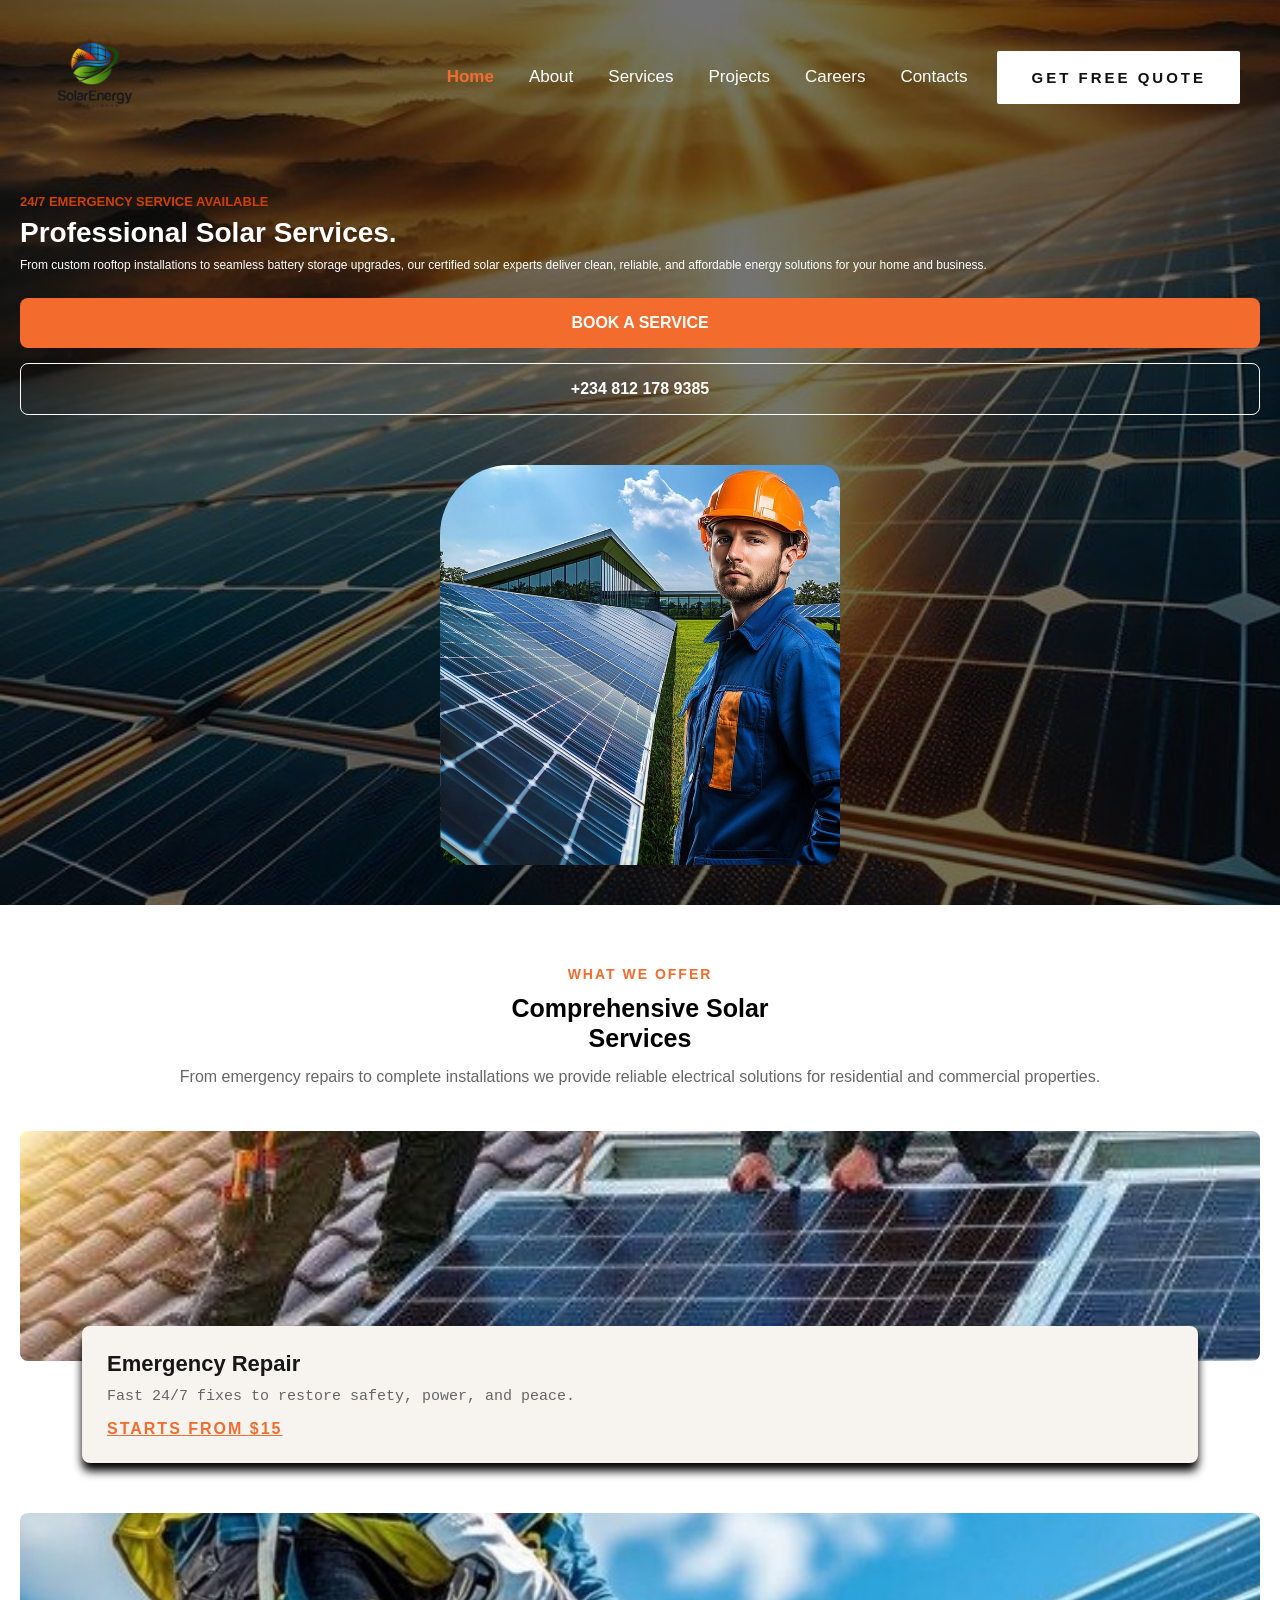
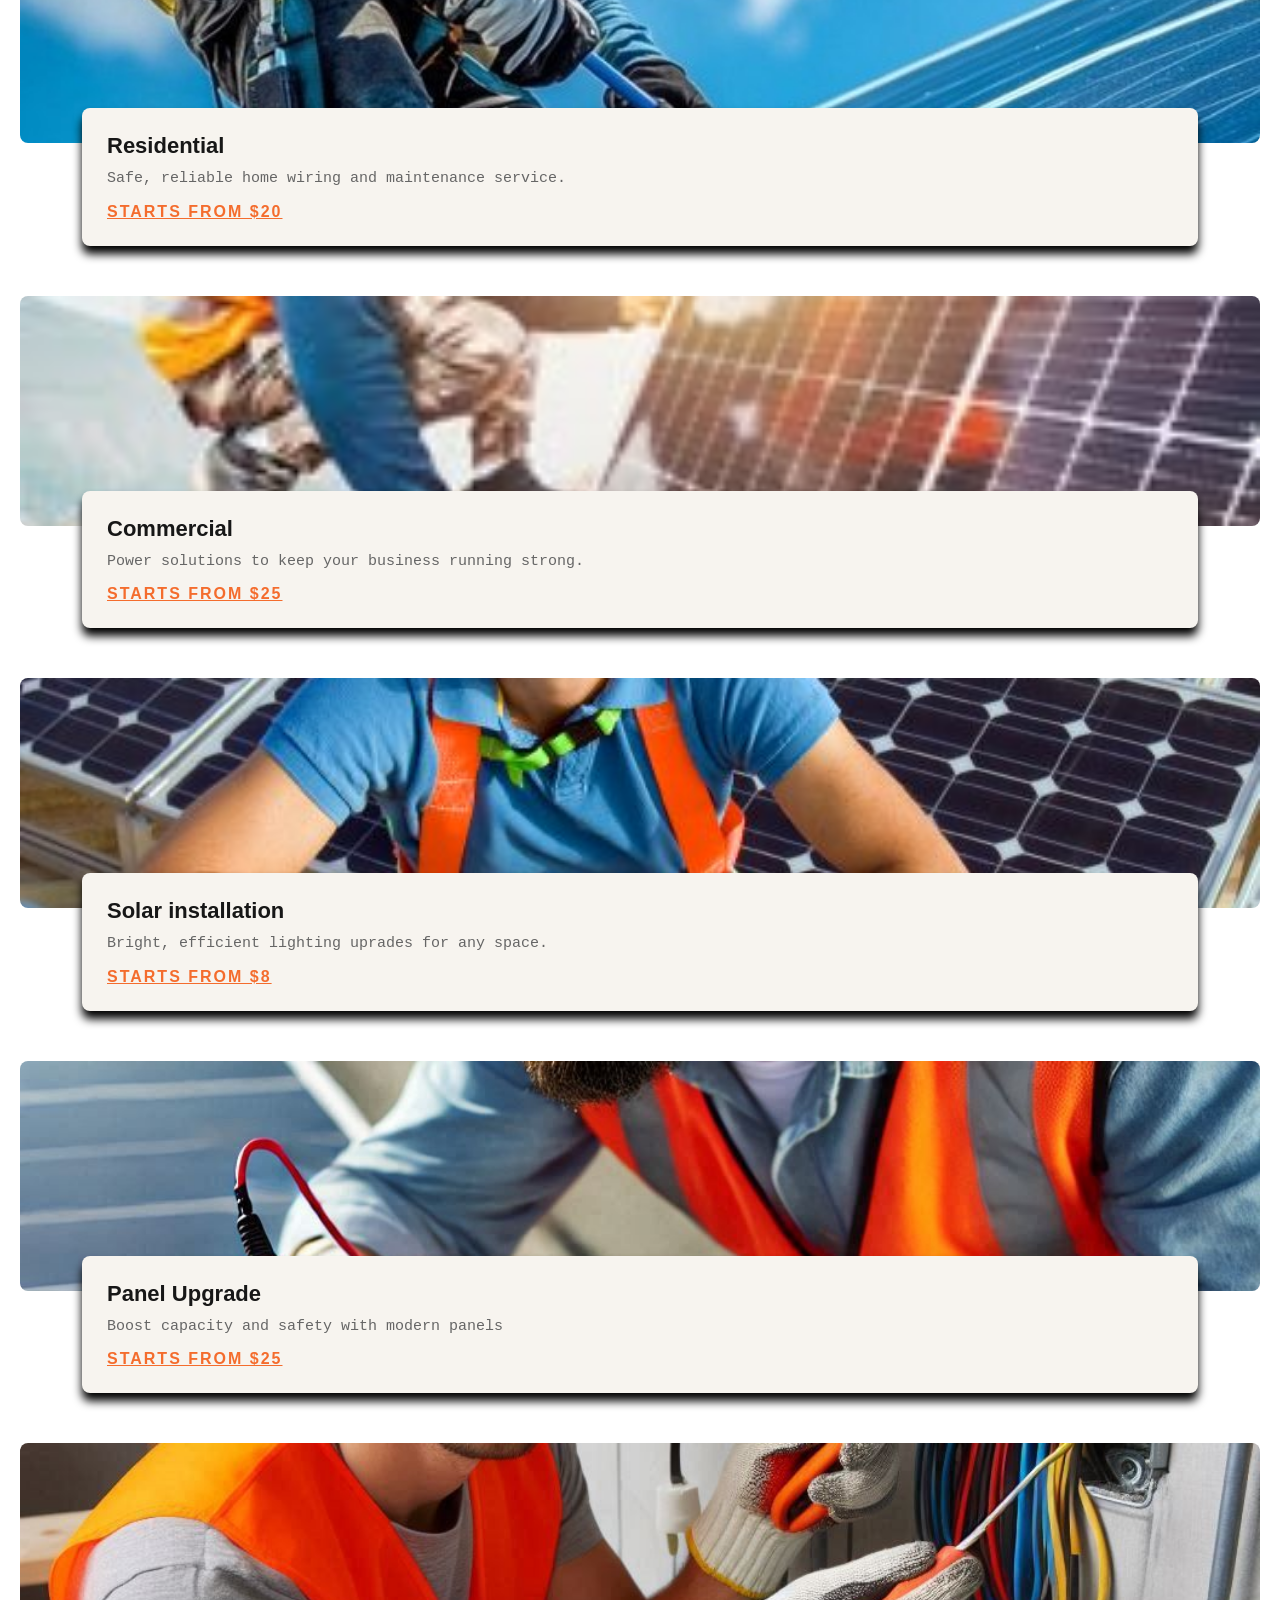
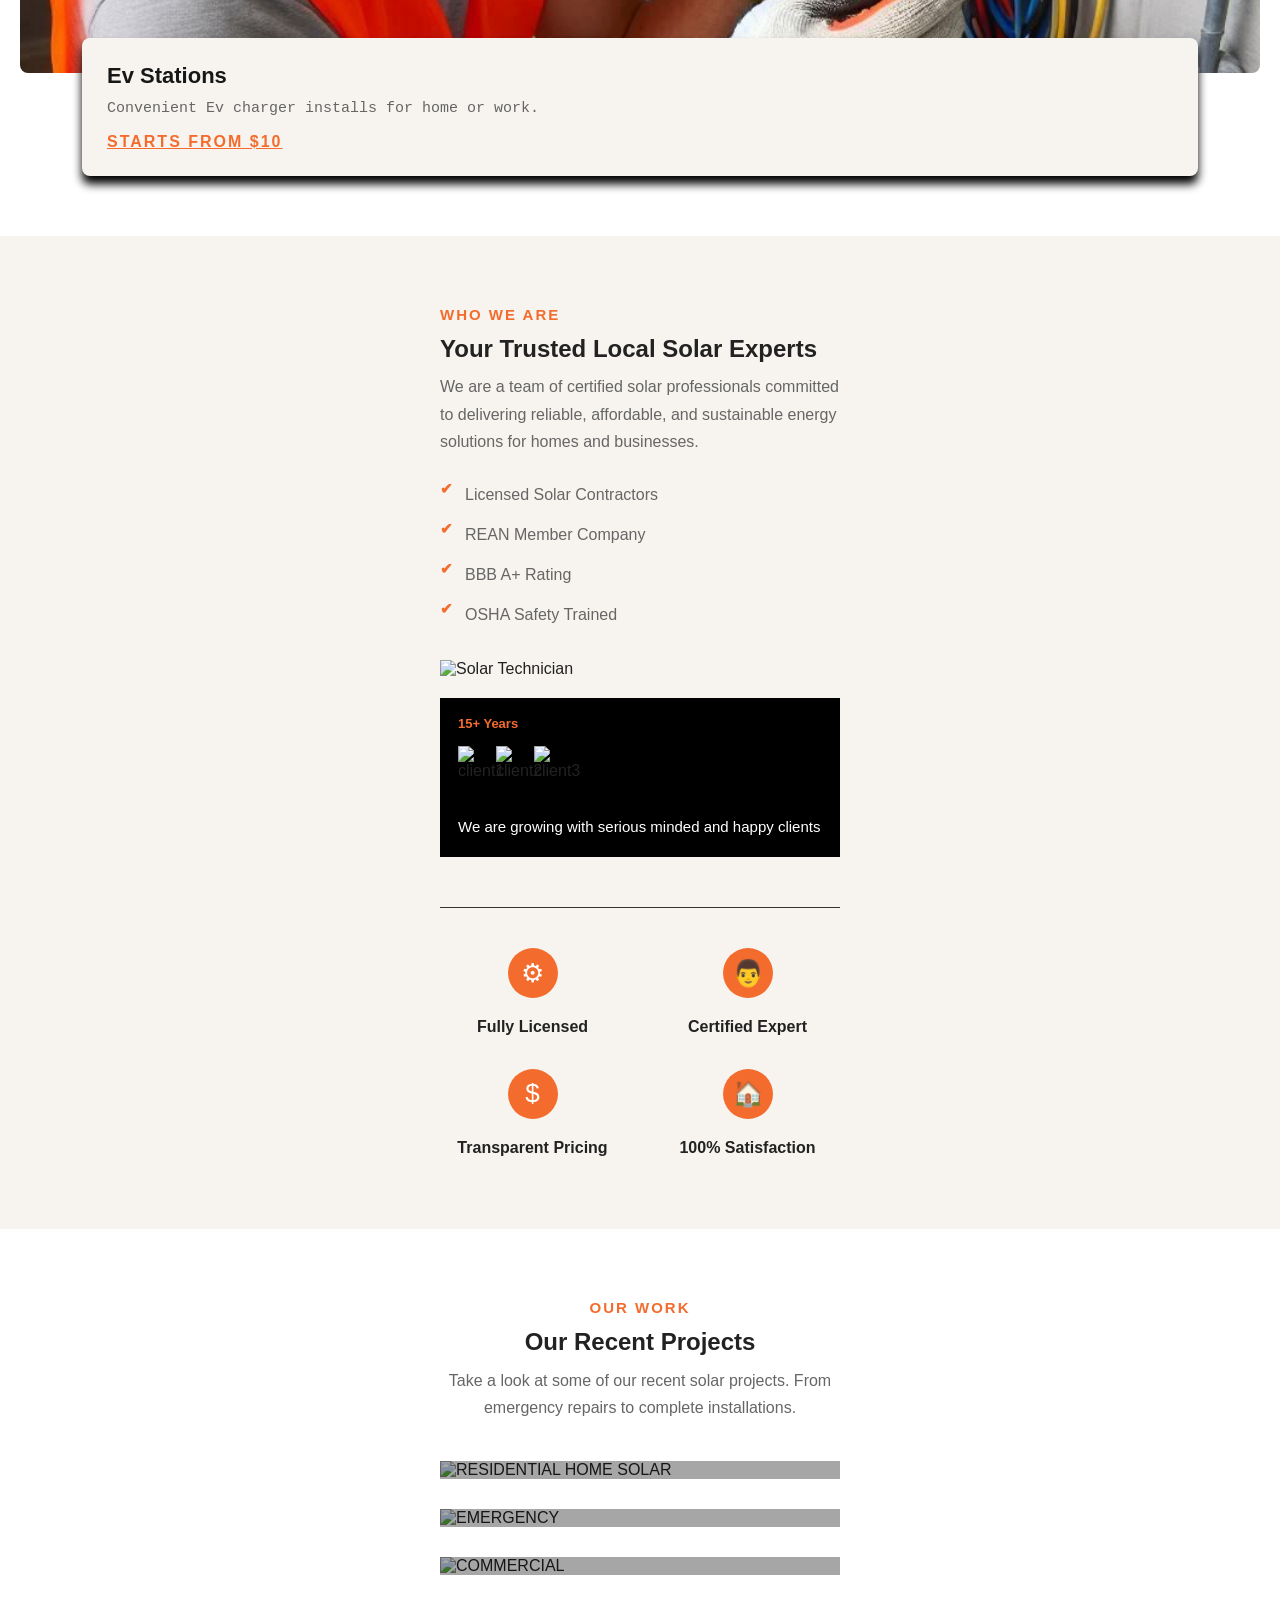
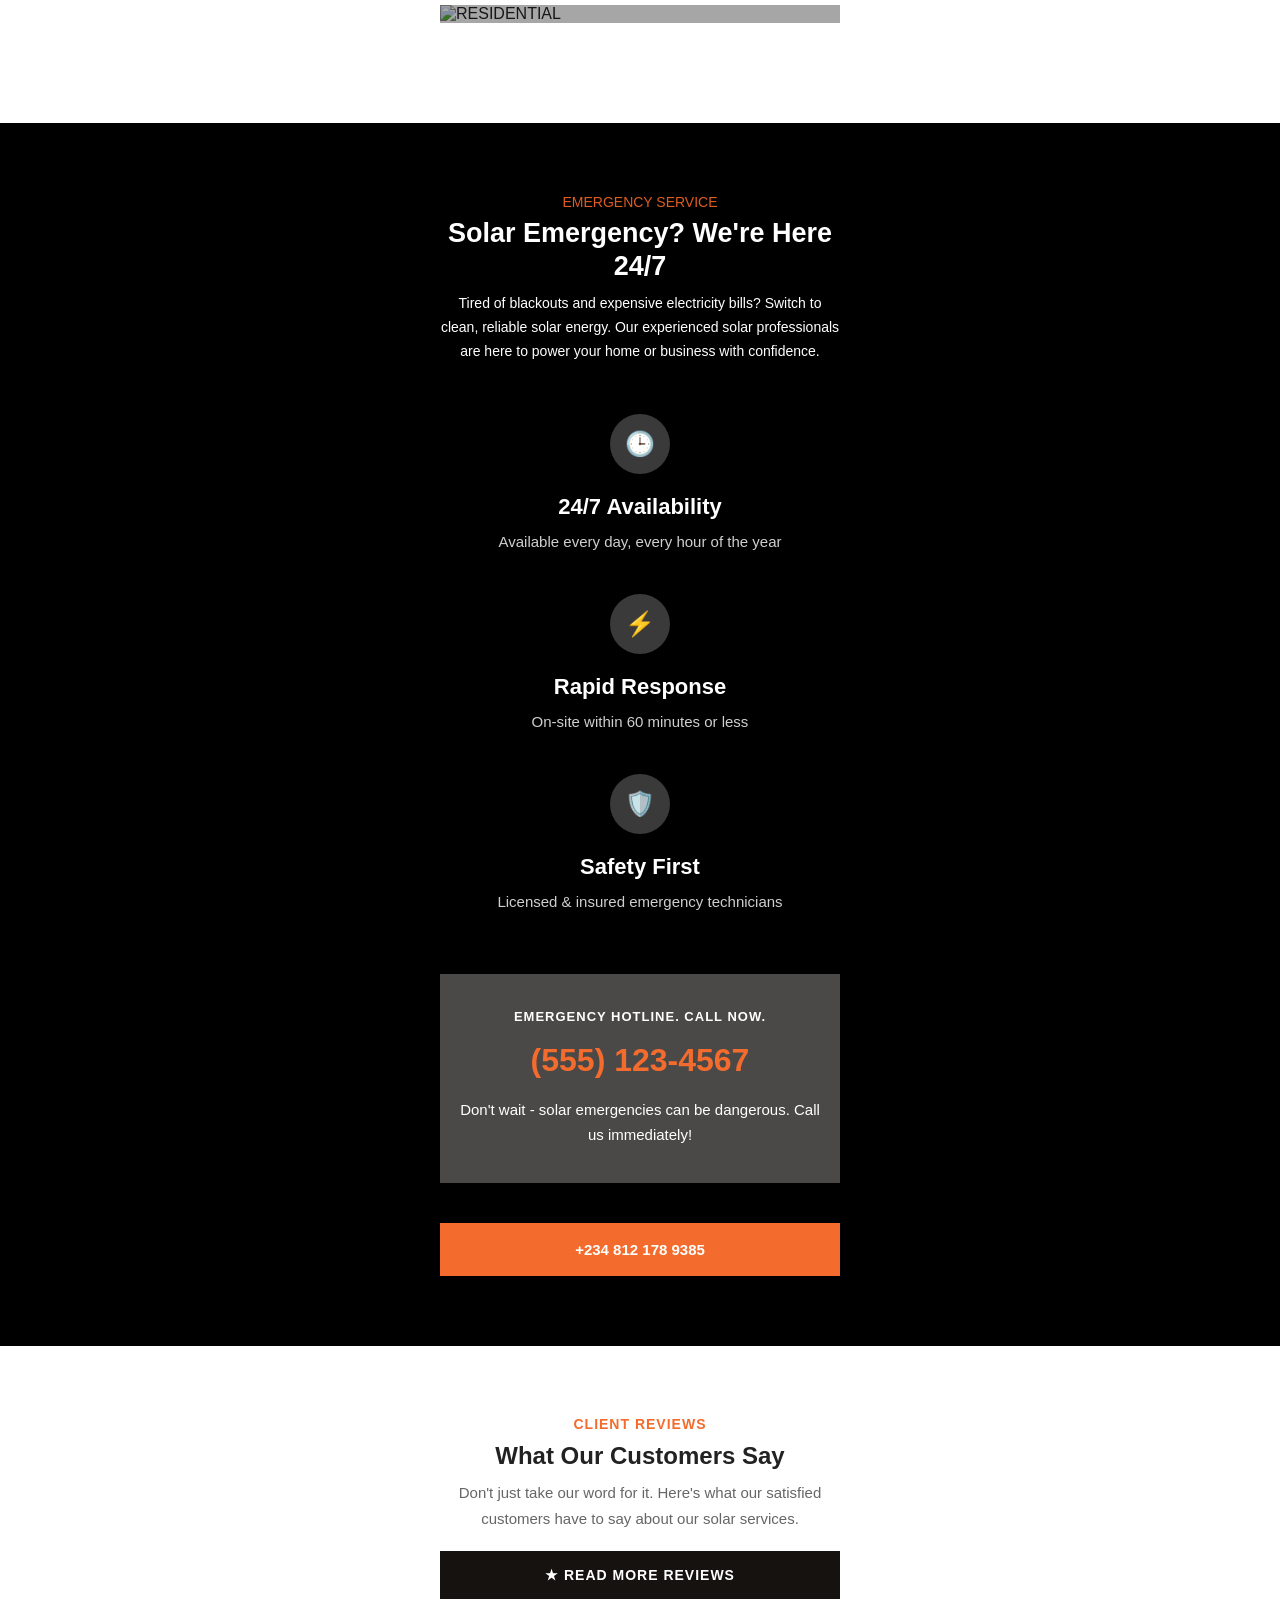
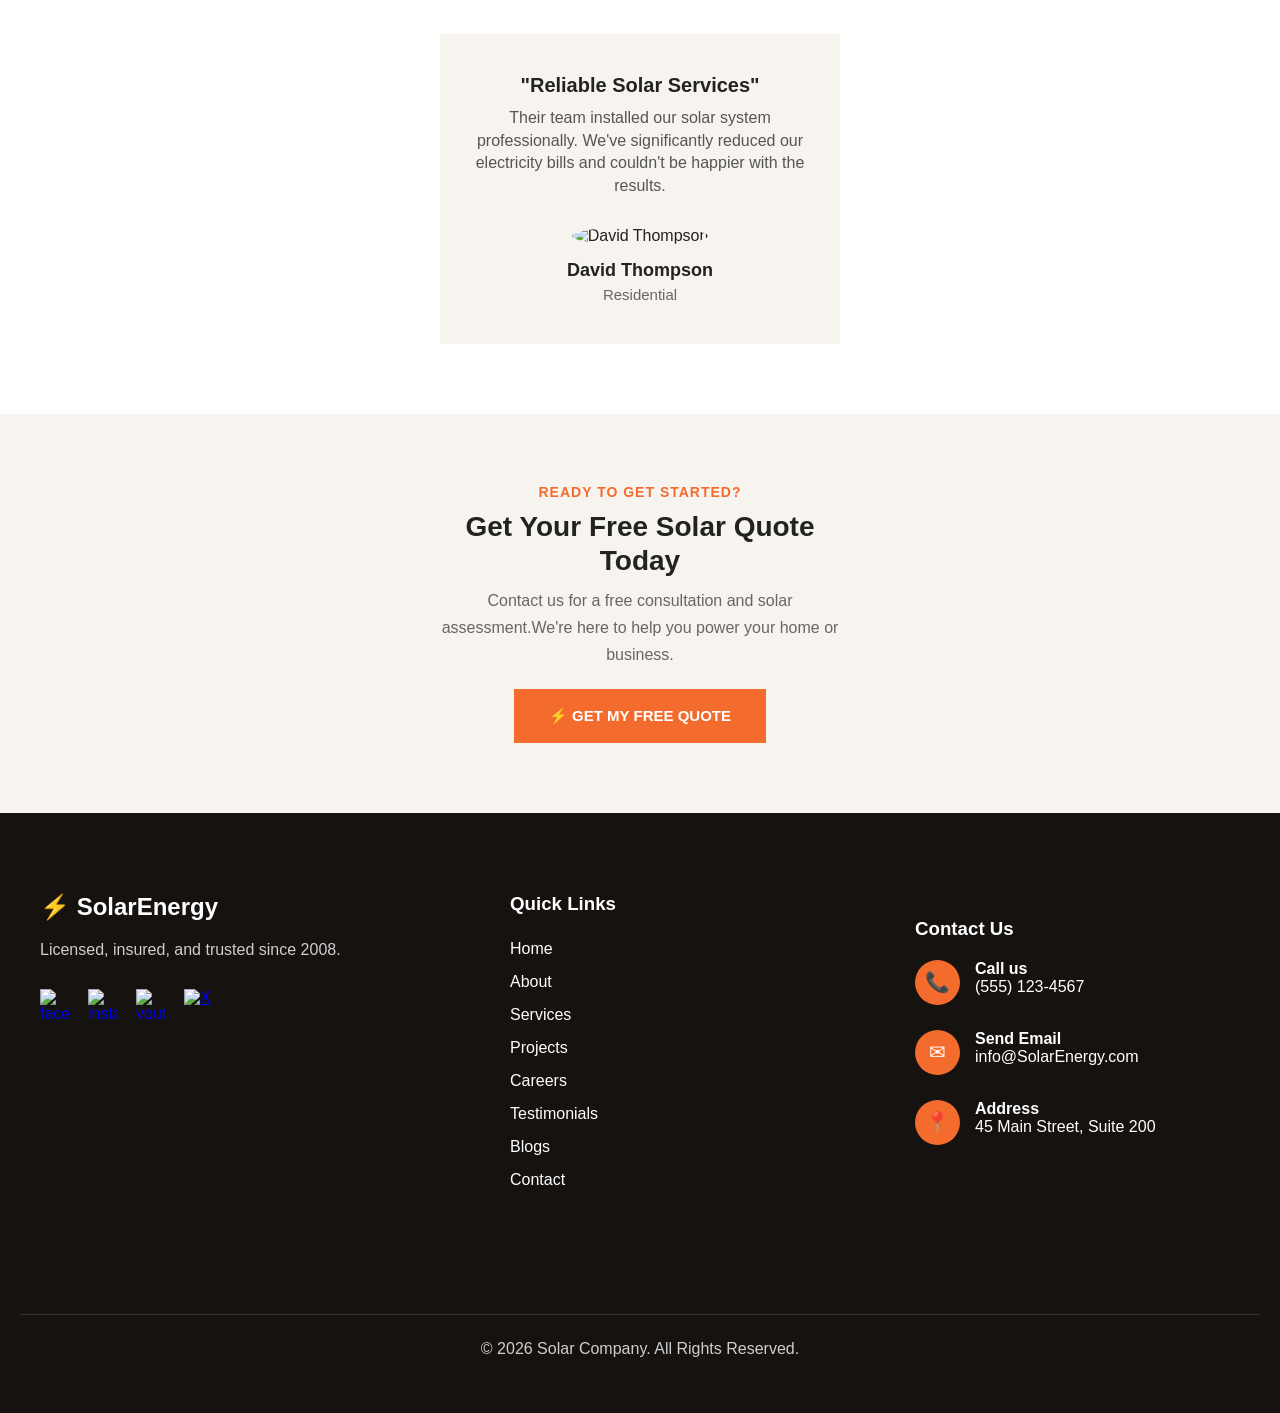
==== commit d926ea67: "Complete mobile navigation for home and about pages" ====
--- a/index.html
+++ b/index.html
@@ -3,22 +3,26 @@
 <head>
     <meta charset="UTF-8">
     <meta name="viewport" content="width=device-width, initial-scale=1.0">
-    <title>Home-Solar Company</title>
-    <link rel="stylesheet" href="style.css">
+    <title>Home | SolarEnergy</title>
+    <link rel="stylesheet" href="CSS/style.css">
 </head>
 <body>
     <div class="hero-wrapper">
         <header>
             <div class="header-container">
-                <a href="#">
+                <a href="index.html">
                     <img src="images/store-logo.png" alt="Electric-Store-Logo">
                 </a>
 
-                <div class="menu-icon">
+                <div class="menu-icon" id="menu-icon">
                     ☰
                 </div>
-
-                <div class="right-side">
+                
+                <div class="right-side" id="mobile-menu">
+                    <div class="close-menu" id="close-menu">
+                        ✕
+                    </div>
+
                     <nav>
                         <ul>
                             <li><a href="index.html" class="active">Home</a></li>
@@ -399,7 +403,7 @@
                     <h3>Quick Links</h3>
                     <ul>
                         <li><a href="index.html">Home</a></li>
-                        <li><a href="about.css">About</a></li>
+                        <li><a href="about.html">About</a></li>
                         <li><a href="services.html">Services</a></li>
                         <li><a href="projects.html">Projects</a></li>
                         <li><a href="careers.html">Careers</a></li>
@@ -441,5 +445,6 @@
                 © 2026 Solar Company. All Rights Reserved.
             </div>
         </footer>
+    <script src="JS/script.js"></script>
 </body>
 </html>
--- a/CSS/style.css
+++ b/CSS/style.css
@@ -0,0 +1,982 @@
+*{
+    margin: 0;
+    padding: 0;
+    box-sizing: border-box;
+}
+
+body{
+    font-family: Arial, Helvetica, sans-serif;
+    background-color: #ffffff;
+    color: #222;
+}
+
+.hero-wrapper{
+    background-image:
+        linear-gradient(
+            rgba(0,0,0,.55),
+            rgba(0,0,0,.55)
+        ),
+        url("../images/solarimage.jpg");
+
+    background-size: cover;
+    background-position: center;
+    background-repeat: no-repeat;
+    min-height: 100vh;
+}
+
+header{
+    padding: 20px;
+}
+
+.header-container{
+    display: flex;
+    justify-content: space-between;
+    align-items: center;
+}
+
+.header-container img{
+    width: 100px;
+    height: auto;
+}
+
+.right-side{
+    display: none;
+}
+
+.menu-icon{
+    font-size: 30px;
+    color: white;
+    cursor: pointer;
+}
+
+nav a.active{
+    color:#ff6600;
+    font-weight:600;
+}
+
+.right-side.active{
+    display: flex;
+    flex-direction: column;
+    position: absolute;
+    top: 15px;
+    left: 15px;
+    right: 15px;
+    background: #fff;
+    border-radius: 15px;
+    padding: 80px 30px 30px;
+    box-shadow: 0 20px 50px rgba(0,0,0,.25);
+    z-index: 1000;
+    animation: slideDown .35s ease;
+}
+
+.right-side.active .close-menu{
+    display: block;
+    font-size: 32px;
+    color: #222;
+    text-align: right;
+    cursor: pointer;
+    margin-bottom: 30px;
+}
+
+.right-side.active nav ul{
+    list-style: none;
+    display: flex;
+    flex-direction: column;
+    gap: 22px;
+    padding: 0;
+    margin: 0;
+}
+
+.right-side.active nav ul li{
+    list-style: none;
+}
+
+.right-side.active nav a{
+    text-decoration: none;
+    color: #222;
+    font-size: 18px;
+    font-weight: 600;
+    transition: .3s;
+}
+
+.right-side.active nav a.active{
+    color:#f46c2d;
+}
+
+.right-side.active nav a:hover{
+    color: #f46c2d;
+}
+
+.right-side.active .get-free-quote{
+    display: block;
+    margin-top: 35px;
+    background: #f46c2d;
+    color: #fff;
+    text-decoration: none;
+    text-align: center;
+    padding: 16px;
+    border-radius: 8px;
+    font-weight: 700;
+    letter-spacing: 1px;
+    transition: .3s;
+}
+
+.right-side.active .get-free-quote:hover{
+    background: #dd5b20;
+}
+
+@keyframes slideDown{
+
+    from{
+        opacity: 0;
+        transform: translateY(-20px);
+    }
+
+    to{
+        opacity: 1;
+        transform: translateY(0);
+    }
+
+}
+
+.hero{
+    padding: 40px 20px;
+}
+
+.hero-container{
+    display: flex;
+    flex-direction: column;
+    gap: 40px;
+}
+
+.hero-content{
+    color: white;
+}
+
+.hero-content span{
+    display: block;
+    color: #ce4100;
+    font-family: 'Segoe UI', Tahoma, Geneva, Verdana, sans-serif;
+    font-size: 13px;
+    font-weight: bolder;
+}
+
+.hero-content h2{
+    font-family: Verdana, Geneva, Tahoma, sans-serif;
+    font-size: 28px;
+    margin: 7px 0;
+    line-height: 1.2;
+}
+
+.hero-content p{
+    font-family: 'Lucida Sans', 'Lucida Sans Regular', 'Lucida Grande', 'Lucida Sans Unicode', Geneva, Verdana, sans-serif;
+    font-size: 12px;
+    line-height: 1.4;
+    text-align: justify;
+}
+
+.hero-buttons{
+    display: flex;
+    flex-direction: column;
+    gap: 15px;
+    margin-top: 25px;
+}
+
+.book-btn,
+.call-btn{
+    text-decoration: none;
+    text-align: center;
+    padding: 16px;
+    border-radius: 8px;
+    font-weight: 700;
+    transition: .3s;
+}
+
+.book-btn{
+    background-color: #f46c2d;
+    color: #fff;
+}
+
+.book-btn:hover{
+    background: #df5d20;
+    transform: translateY(-2x);
+}
+
+.call-btn{
+    border: 1px solid white;
+    color: #fff;
+}
+
+.call-btn:hover{
+    border: 2px solid #f46c2d;
+    color: #f46c2d;
+    transform: translateY(-2x);
+}
+
+.hero-image{
+    margin-top: 10px;
+}
+
+.hero-image img{
+    width: 100%;
+    max-width: 400px;
+    display: block;
+    margin: 0 auto;
+    border-radius: 70px 20px 20px 20px;
+}
+
+.services{
+    padding: 60px 20px;
+}
+
+.services-container{
+    width: 100%;
+    margin: 0 auto;
+}
+
+.services-heading{
+    text-align: center;
+    margin-bottom: 40px;
+}
+
+.services-heading span{
+    font-family: 'Segoe UI', Tahoma, Geneva, Verdana, sans-serif;
+    font-size: 14px;
+    font-weight: bold;
+    color: #f46c2d;
+    letter-spacing: 2px;
+}
+
+.services-heading h2{
+    font-family: 'Trebuchet MS', 'Lucida Sans Unicode', 'Lucida Grande', 'Lucida Sans', Arial, sans-serif;
+    font-size: 25px;
+    font-weight: bolder;
+    color: black;
+    margin: 10px 0;
+    line-height: 1.2;
+}
+
+.services-heading p{
+    color: #666;
+    line-height: 1.7;
+}
+
+.services-grid{
+    display: grid;
+    gap: 50px;
+}
+
+.service-card{
+    transition: .3s ease;
+}
+
+.service-card:hover{
+    transform: translateY(-10px);
+}
+
+.service-card img{
+    width: 100%;
+    height: 230px;
+    object-fit: cover;
+    display: block;
+    border-radius: 8px;
+}
+
+.service-content{
+    width: 90%;
+    margin: -35px auto 0;
+    background: #f7f4ef;
+    padding: 25px;
+    border-radius: 8px;
+    position: relative;
+    box-shadow: 0 8px 10px rgba(0, 0, .08);
+}
+
+.service-content h3{
+    font-family: 'Trebuchet MS', 'Lucida Sans Unicode', 'Lucida Grande', 'Lucida Sans', Arial, sans-serif;
+    font-size: 22px;
+    color: #171717;
+    margin-bottom: 10px;
+}
+
+.service-content p{
+    font-family: 'Courier New', Courier, monospace;
+    font-size: 15px;
+    line-height: 1.3;
+    color: #666;
+    margin-bottom: 14px;
+}
+
+.service-content a{
+    text-decoration: underline;
+    font-size: 16px;
+    color: #f46c2d;
+    font-weight: bold;
+    letter-spacing: 2px;
+}
+
+.about{
+    padding: 70px 20px;
+    background: #f7f4ef;
+}
+
+.about-container{
+    max-width: 400px;
+    margin: 0 auto;
+}
+
+.about-content span{
+    font-family: 'Franklin Gothic Medium', 'Arial Narrow', Arial, sans-serif;
+    font-size: 15px;
+    font-weight: 700;
+    color: #f46c2d;
+    display: block;
+    margin-bottom: 12px;
+    letter-spacing: 2px;
+}
+
+.about-content h2{
+    font-family: 'Lucida Sans', 'Lucida Sans Regular', 'Lucida Grande', 'Lucida Sans Unicode', Geneva, Verdana, sans-serif;
+    font-weight: bolder;
+    line-height: 1.2;
+    margin-bottom: 10px;
+}
+
+.about-content p{
+    font-size: 16px;
+    line-height: 1.7;
+    color: #666;
+}
+
+.about-features{
+    margin-top: 25px;
+}
+
+.feature{
+    display: flex;
+    align-items: center;
+    margin-bottom: 10px;
+    gap: 10px;
+    color: #444;
+    font-size: 16px;
+}
+
+.about-image{
+    margin-top: 30px;
+}
+
+.about-image img{
+    width: 100%;
+    display: block;
+}
+
+.experience-card{
+    background-color: #000000;
+    padding: 18px;
+    margin-top: 20px;
+}
+
+.experience-card span{
+    display: block;
+    color: #f46c2d;
+    font-size: 13px;
+    font-weight: 700;
+    margin-bottom: 15px;
+}
+
+.clients{
+    display: flex;
+    margin-bottom: 18px;
+}
+
+.clients img{
+    width: 50px;
+    height: 50px;
+    object-fit: cover;
+}
+
+.clients img:not(:first-child){
+    margin-left: -12px;
+}
+
+.experience-card p{
+    color: white;
+    font-size: 15px;
+    line-height: 1.7;
+}
+
+hr{
+    margin-top: 50px;
+    border:none;
+    border-top: 0.001px solid #333;
+}
+
+.about-icons{
+    display: grid;
+    grid-template-columns: repeat(2,1fr);
+    gap: 30px;
+    margin-top: 40px;
+}
+
+.about-icon{
+    text-align: center;
+}
+
+.icon-circle{
+    width: 50px;
+    height: 50px;
+    margin: 0 auto 18px;
+    background: #f46c2d;
+    border-radius: 50%;
+
+    display: flex;
+    justify-content: center;
+    align-items: center;
+
+    color: white;
+    font-size: 26px;
+}
+
+.about-icon h4{
+    font-size: 16px;
+    line-height: 1.4;
+}
+
+.projects{
+    padding: 70px 20px;
+}
+
+.projects-container{
+    max-width: 400px;
+    margin: 0 auto;
+}
+
+.projects-heading{
+    text-align: center;
+}
+
+.projects-heading span{
+    font-family: 'Franklin Gothic Medium', 'Arial Narrow', Arial, sans-serif;
+    font-size: 15px;
+    font-weight: 700;
+    color: #f46c2d;
+    display: block;
+    margin-bottom: 12px;
+    letter-spacing: 2px;
+}
+
+.projects-heading h2{
+    font-family: 'Lucida Sans', 'Lucida Sans Regular', 'Lucida Grande', 'Lucida Sans Unicode', Geneva, Verdana, sans-serif;
+    font-weight: bolder;
+    line-height: 1.2;
+    margin-bottom: 10px;
+}
+
+.projects-heading p{
+    font-size: 16px;
+    line-height: 1.7;
+    color: #666;
+}
+
+.projects-grid{
+    margin-top: 40px;
+}
+
+.project-card{
+    position: relative;
+    width: 100%;
+    overflow: hidden;
+    margin-bottom: 30px;
+}
+
+.project-card::before{
+    content: "";
+    position: absolute;
+    inset: 0;
+    background: rgba(0, 0, 0, 0.35);
+}
+
+.project-card img{
+    width: 100%;
+    display: block;
+    object-fit: cover;
+}
+
+.project-info{
+    position: absolute;
+    bottom: 0;
+    left: 0;
+    right: 0;
+    padding: 22px;
+    text-align: center;
+}
+
+.project-info span{
+    display: block;
+    color: #ffffff;
+    font-size: 14px;
+    font-weight: 700;
+    margin-bottom: 5px;
+}
+
+.project-info h3{
+    color: #ffffff;
+    font-size: 18px;
+    font-weight: 700;
+    margin: 0;
+}
+
+.emergency-service{
+    padding: 70px 20px;
+    background: #000000;
+}
+
+.emergency-container{
+    max-width: 400px;
+    margin: 0 auto;
+}
+
+.emergency-heading{
+    text-align: center;
+}
+
+.emergency-heading span{
+    color: #df5d20;
+    font-size: 14px;
+}
+
+.emergency-heading h2{
+    margin-top: 6px;
+    color: white;
+    font-size: 27px;
+    line-height: 1.2;
+}
+
+.emergency-heading p{
+    margin-top: 10px;
+    font-size: 14px;
+    color: white;
+    line-height: 1.7;
+}
+
+.emergency-features{
+    margin-top: 50px;
+    text-align: center;
+}
+
+.emergency-feature{
+    margin-bottom: 40px;
+    font-size: 15px;
+    font-weight: 400;
+    color: white;
+}
+
+.emergency-icon{
+    width: 60px;
+    height: 60px;
+    background: #3a3a3a;
+    border-radius: 50%;
+    margin: 0 auto 20px;
+
+    display: flex;
+    justify-content: center;
+    align-items: center;
+
+    font-size: 24px;
+}
+
+.feature-content h3{
+    color: white;
+    font-size: 22px;
+    margin-bottom: 10px;
+}
+
+.feature-content p{
+    color: #cfcfcf;
+    font-size: 15px;
+    line-height: 1.6;
+}
+
+.emergency-hotline{
+    background: #4b4947;
+    padding: 35px 20px;
+    text-align: center;
+    margin-top: 60px;
+}
+
+.emergency-hotline span{
+    display: block;
+    color: #ffffff;
+    font-size: 13px;
+    font-weight: 700;
+    letter-spacing: 1px;
+    margin-bottom: 18px;
+}
+
+.emergency-hotline h3{
+    color: #f46c2d;
+    font-size: 32px;
+    font-weight: 700;
+    margin-bottom: 18px;
+}
+
+.emergency-hotline p{
+    color: #ffffff;
+    font-size: 15px;
+    line-height: 1.7;
+}
+
+.hotline-number{
+    display: block;
+    width: 100%;
+    background: #f46c2d;
+    color: #ffffff;
+    text-decoration: none;
+    text-align: center;
+    padding: 18px;
+    margin-top: 40px;
+    font-size: 15px;
+    font-weight: 700;
+    transition: background .3s ease;
+}
+
+.hotline-number:hover{
+    background: #d9551b;
+}
+
+.testimonials{
+    padding: 70px 20px;
+    background: #ffffff;
+}
+
+.testimonials-container{
+    max-width: 400px;
+    margin: 0 auto;
+}
+
+.testimonials-heading{
+    text-align: center;
+}
+
+.testimonials-heading span{
+    display: block;
+    color: #f46c2d;
+    font-size: 14px;
+    font-weight: 700;
+    letter-spacing: 1px;
+    margin-bottom: 10px;
+}
+
+.testimonials-heading h2{
+    font-size: 24px;
+    line-height: 1.2;
+    margin-bottom: 10px;
+}
+
+.testimonials-heading p{
+    color: #666;
+    line-height: 1.7;
+    font-size: 15px;
+}
+
+.review-btn{
+    display: block;
+    margin: 20px 0 35px 0;
+    background: #151210;
+    color: #ffffff;
+    text-decoration: none;
+    text-align: center;
+    padding: 16px;
+    font-size: 14px;
+    font-weight: 700;
+    letter-spacing: 1px;
+    transition: .3s;
+}
+
+.review-btn:hover{
+    background: #f46c2d;
+}
+
+.testimonial-card{
+    background: #f7f4ef;
+    padding: 40px 25px;
+    text-align: center;
+}
+
+.testimonial-card h3{
+    font-size: 20px;
+    margin-bottom: 10px;
+}
+
+.testimonial-card p{
+    color: #555;
+    line-height: 1.4;
+    margin-bottom: 30px;
+}
+
+.testimonial-card img{
+    width: 70px;
+    height: 70px;
+    border-radius: 50%;
+    object-fit: cover;
+    margin-bottom: 15px;
+}
+
+.testimonial-card h4{
+    font-size: 18px;
+    margin-bottom: 5px;
+}
+
+.testimonial-card span{
+    color: #666;
+    font-size: 15px;
+}
+
+.quote{
+    padding: 70px 20px;
+    background: #f7f4ef;
+}
+
+.quote-container{
+    max-width: 400px;
+    margin: 0 auto;
+    text-align: center;
+}
+
+.quote-container span{
+    display: block;
+    color: #f46c2d;
+    font-size: 14px;
+    font-weight: 700;
+    letter-spacing: 1px;
+    margin-bottom: 10px;
+}
+
+.quote-container h2{
+    font-size: 28px;
+    line-height: 1.2;
+    margin-bottom: 10px;
+}
+
+.quote-container p{
+    color: #666;
+    line-height: 1.7;
+    margin-bottom: 20px;
+}
+
+.quote-btn{
+    display: inline-block;
+    background: #f46c2d;
+    color: #fff;
+    text-decoration: none;
+    padding: 18px 35px;
+    font-size: 15px;
+    font-weight: 700;
+    transition: .3s;
+}
+
+.quote-btn:hover{
+    background: #d9551b;
+}
+
+.footer{
+    background:#151210;
+    color:#fff;
+    padding:70px 20px 0;
+}
+
+.footer-container{
+    max-width:400px;
+    margin:auto;
+}
+
+.footer-brand,
+.footer-links,
+.footer-contact{
+    margin-bottom:50px;
+}
+
+.footer-brand h2{
+    margin-bottom:20px;
+}
+
+.footer-brand p{
+    color:#cfcfcf;
+    margin-bottom:30px;
+}
+
+.social-icons{
+    display: flex;
+    gap: 18px;
+    align-items: center;
+}
+
+.social-icons a{
+    display: flex;
+    justify-content: center;
+    align-items: center;
+}
+
+.social-icons img{
+    width: 30px;
+    height: 30px;
+    transition: transform .3s ease;
+}
+
+.social-icons img:hover{
+    transform: scale(1.15);
+}
+
+.footer-links h3,
+.footer-contact h3{
+    margin-bottom:20px;
+}
+
+.footer-links ul{
+    list-style:none;
+}
+
+.footer-links li{
+    margin-bottom:15px;
+}
+
+.footer-links a{
+    color:#fff;
+    text-decoration:none;
+}
+
+.contact-item{
+    display:flex;
+    gap:15px;
+    margin-bottom:25px;
+    align-items:flex-start;
+}
+
+.contact-item span{
+    width:45px;
+    height:45px;
+    background:#f46c2d;
+    color: white;
+    border-radius:50%;
+    display:flex;
+    justify-content:center;
+    align-items:center;
+    font-size:20px;
+}
+
+.footer-bottom{
+    border-top:1px solid #333;
+    text-align:center;
+    padding:25px 0;
+    margin-top:30px;
+    color:#cfcfcf;
+}
+
+@media (min-width:1024px){
+
+.header{
+    padding: 0 20px;
+}
+
+.header-container{
+    max-width: 1200px;
+    margin: auto;
+    display: flex;
+    justify-content: space-between;
+    align-items: center;
+}
+
+.header-container img{
+    width: 110px;
+}
+
+.menu-icon{
+    display: none;
+}
+
+.close-menu{
+    display: none;
+}
+
+.right-side{
+    display: flex;
+    align-items: center;
+    gap: 30px;
+}
+
+.right-side nav ul{
+    display: flex;
+    list-style: none;
+    gap: 35px;
+    align-items: center;
+}
+
+.right-side nav a{
+    text-decoration:none;
+    color:#fff;
+    font-size:17px;
+    font-weight:500;
+    transition:.3s;
+}
+
+.right-side nav a:hover{
+    color:#f46c2d;
+}
+
+.right-side nav ul li a.active{
+    color:#f46c2d;
+    font-weight:600;
+}
+
+.get-free-quote{
+    display: inline-block;
+    padding: 18px 34px;
+    background: #ffffff;
+    color: #111;
+    text-decoration: none;
+    font-size: 15px;
+    font-weight: 700;
+    text-transform: uppercase;
+    letter-spacing: 3px;
+    border-radius: 2px;
+    transition: 0.3s;
+}
+
+.get-free-quote:hover{
+    background:#f46c2d;
+    color:#fff;
+}
+
+.footer{
+    padding:80px 20px 30px;
+}
+
+.footer-container{
+    max-width:1200px;
+    margin:auto;
+
+    display:grid;
+    grid-template-columns:1.2fr 1fr 1fr;
+    gap:80px;
+
+    align-items:start;
+}
+
+.footer-brand{
+    max-width:320px;
+}
+
+.footer-links ul,
+.footer-contact{
+    margin-top:25px;
+}
+
+.footer-links ul li a:hover{
+    color: #ce4100;
+}
+
+.footer-bottom{
+    margin-top:60px;
+    text-align:center;
+}
+}
